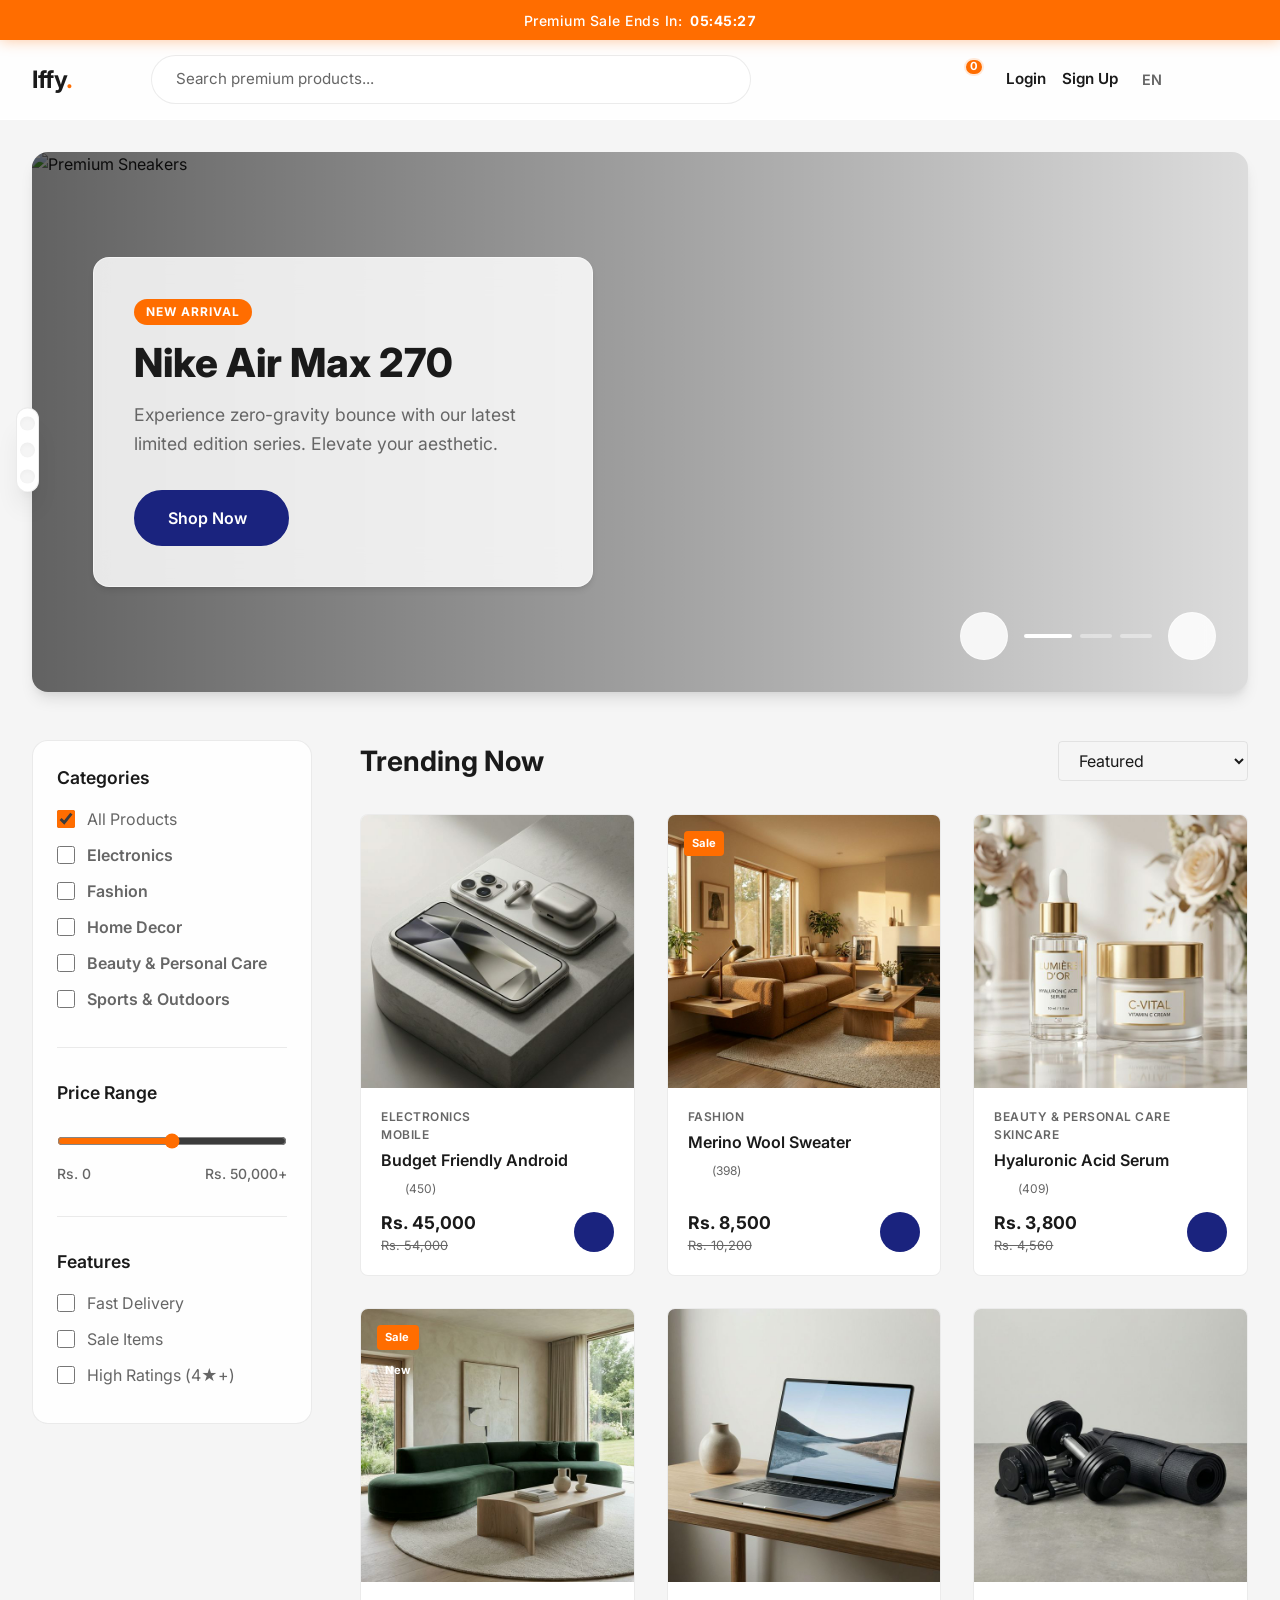
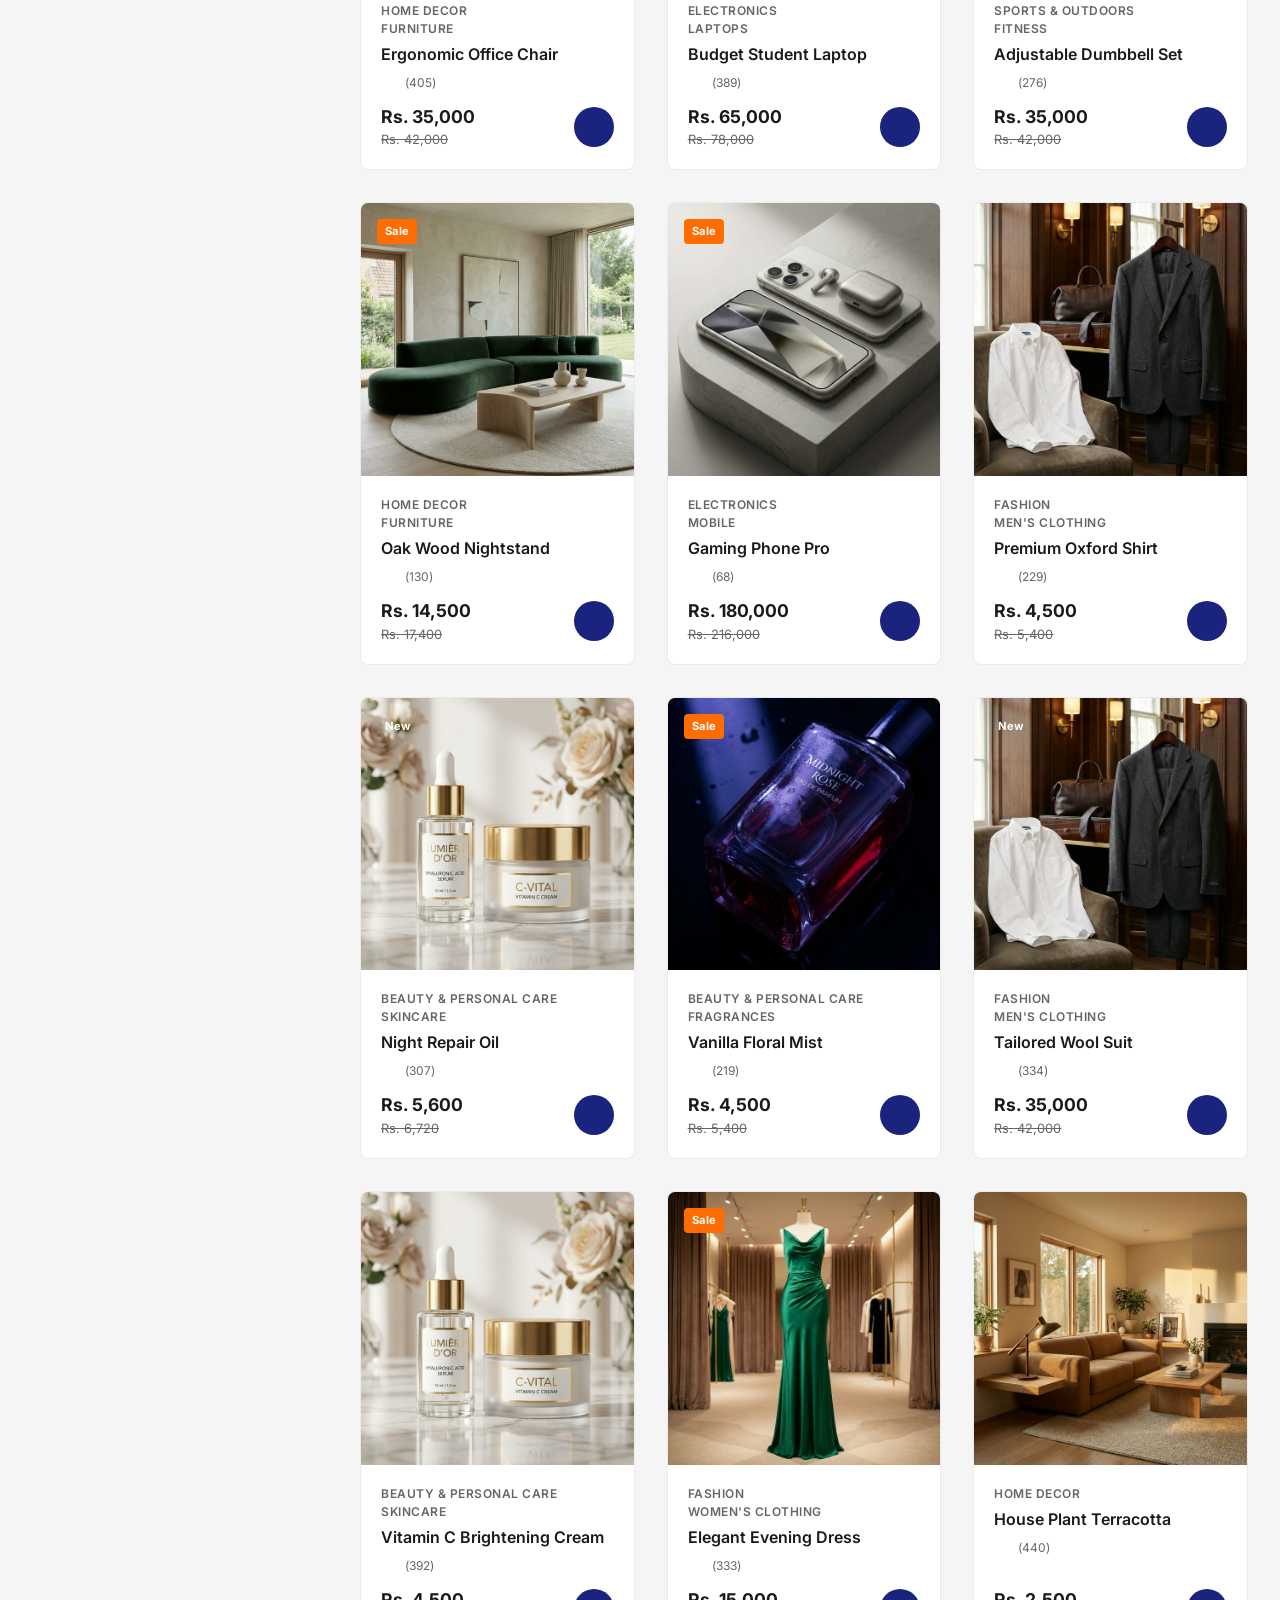
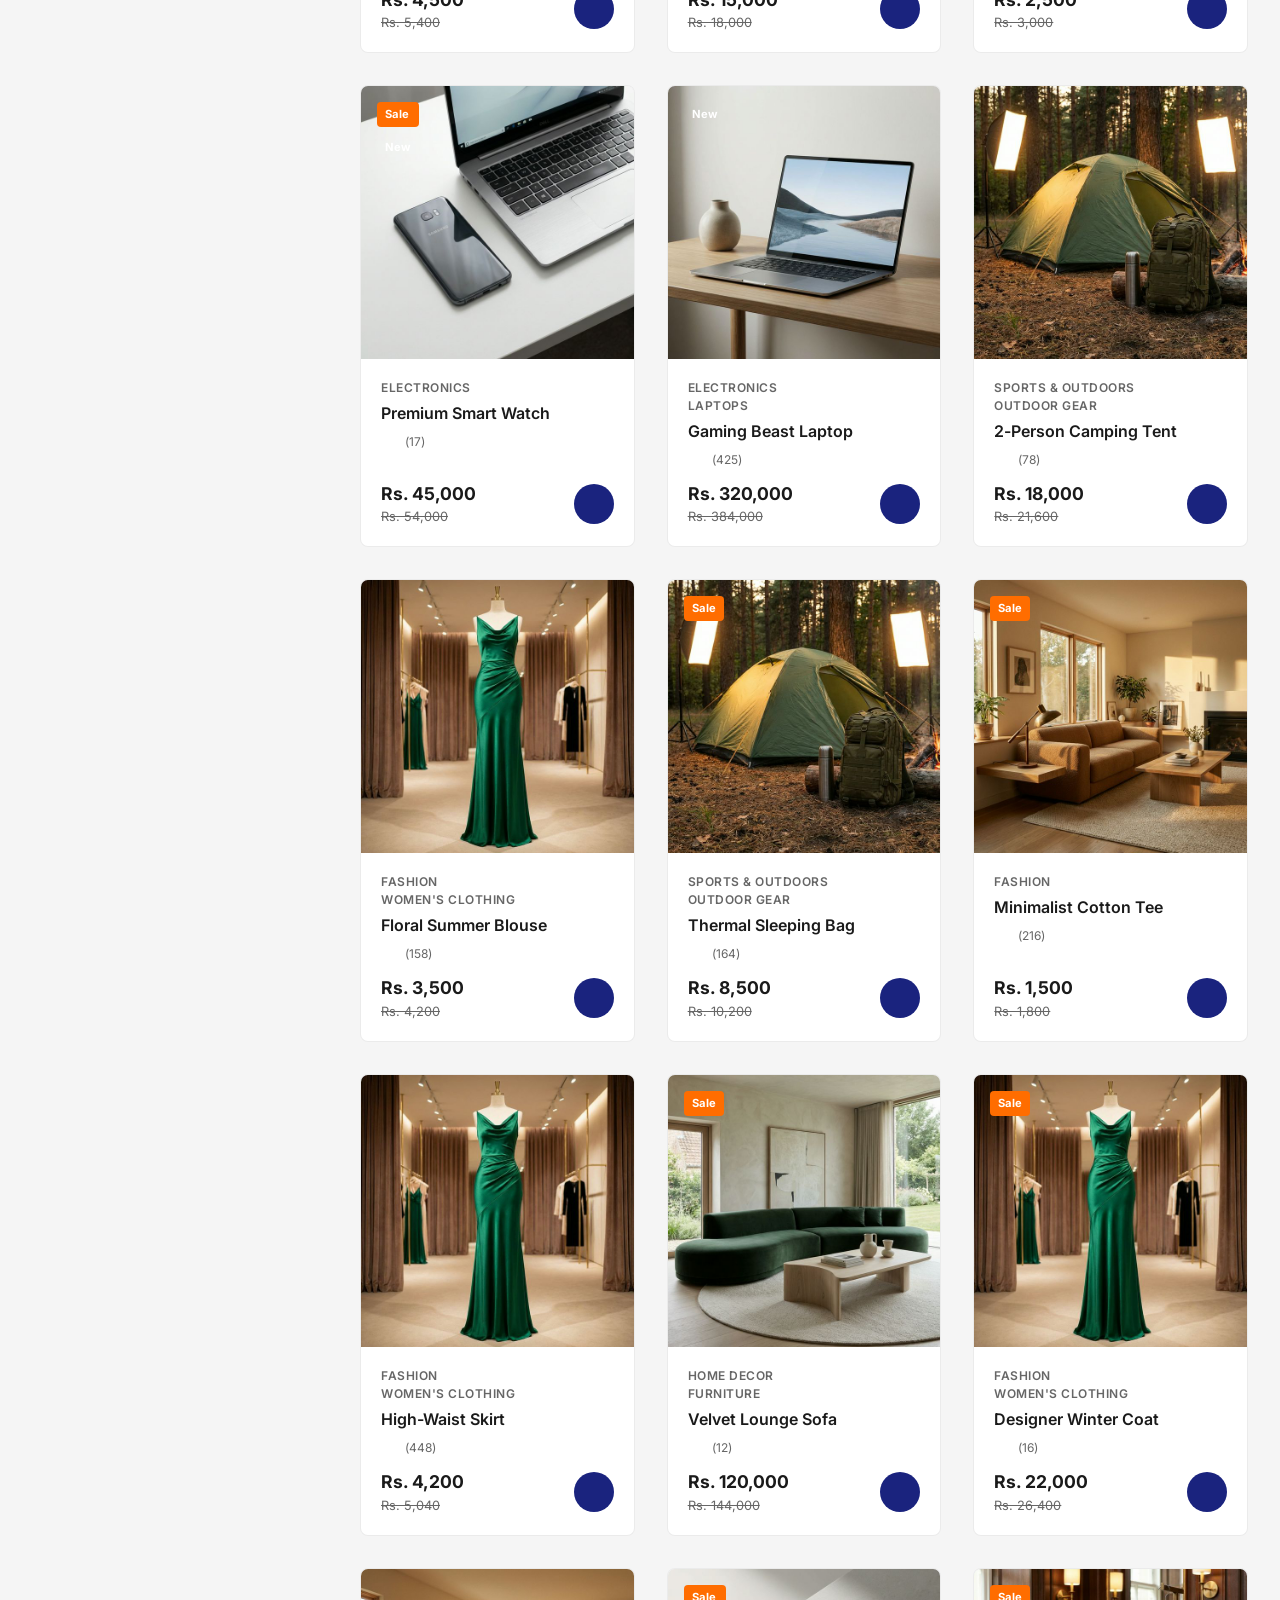
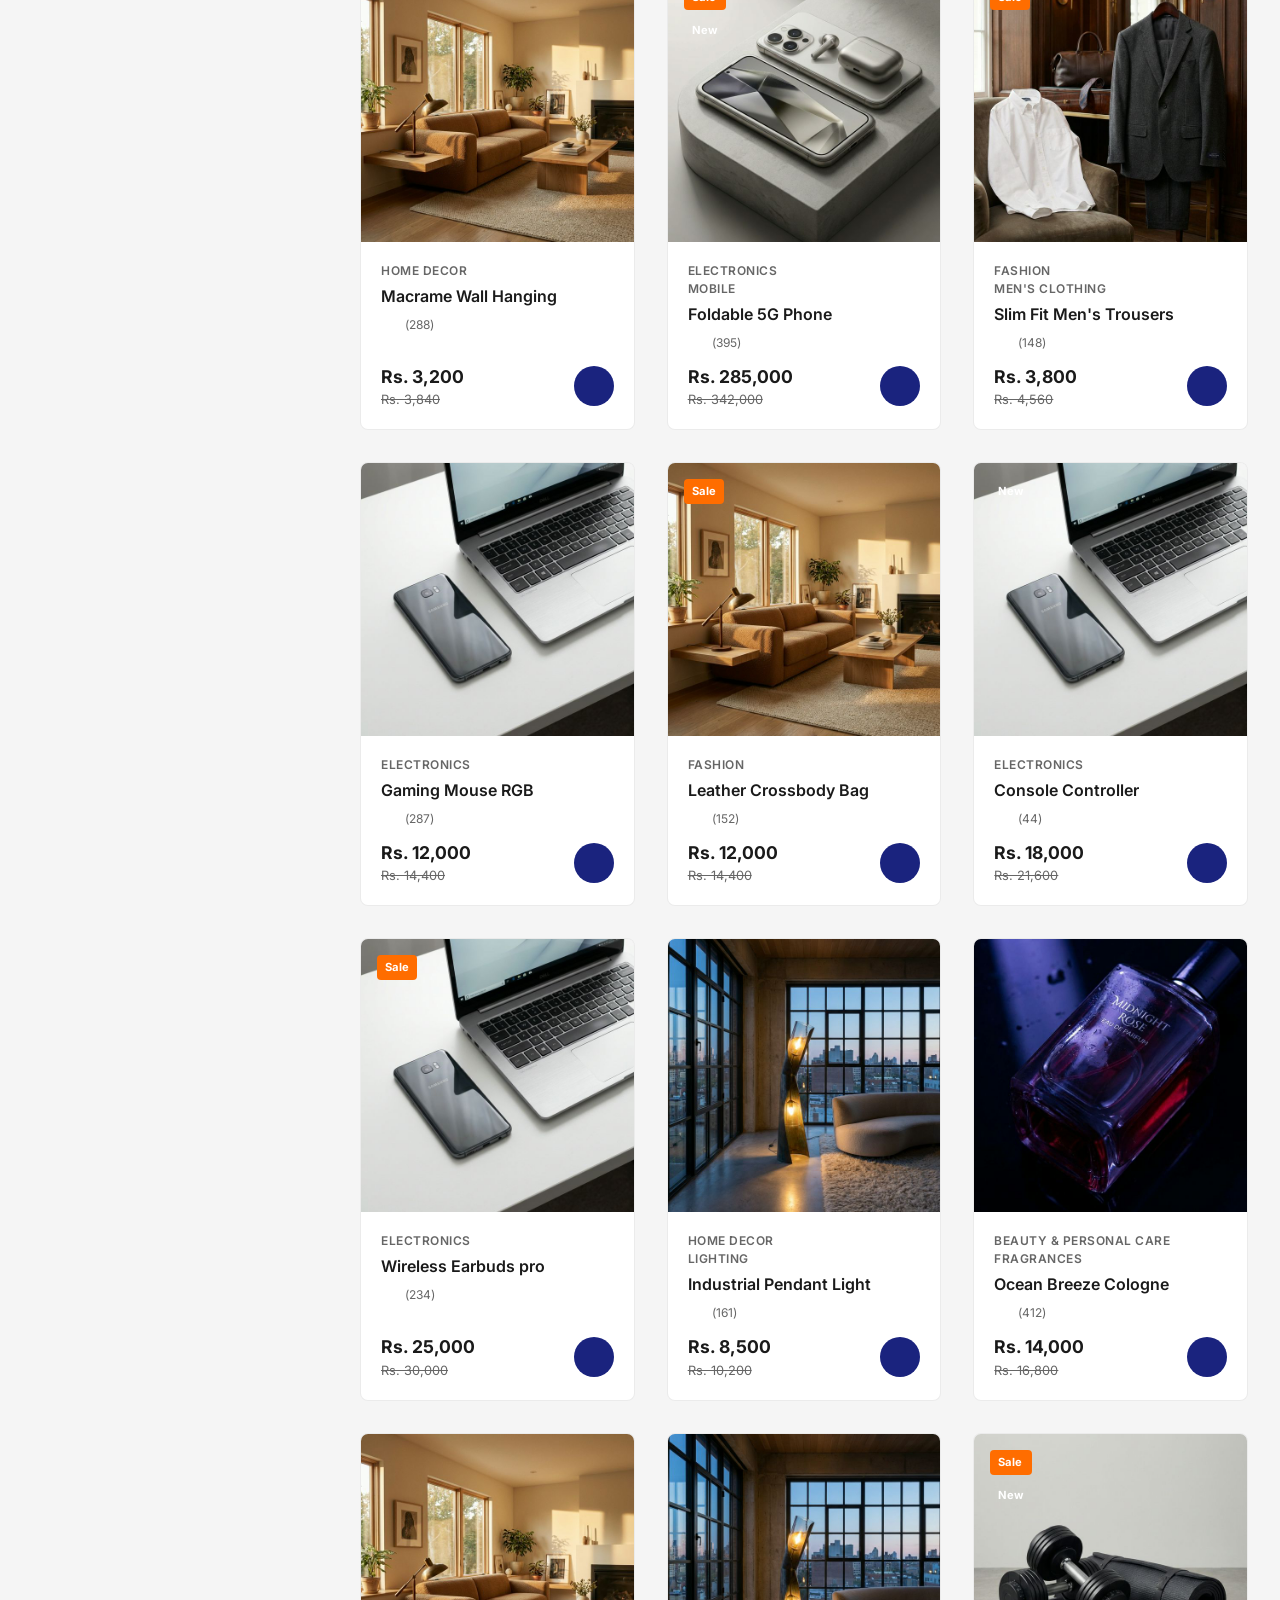
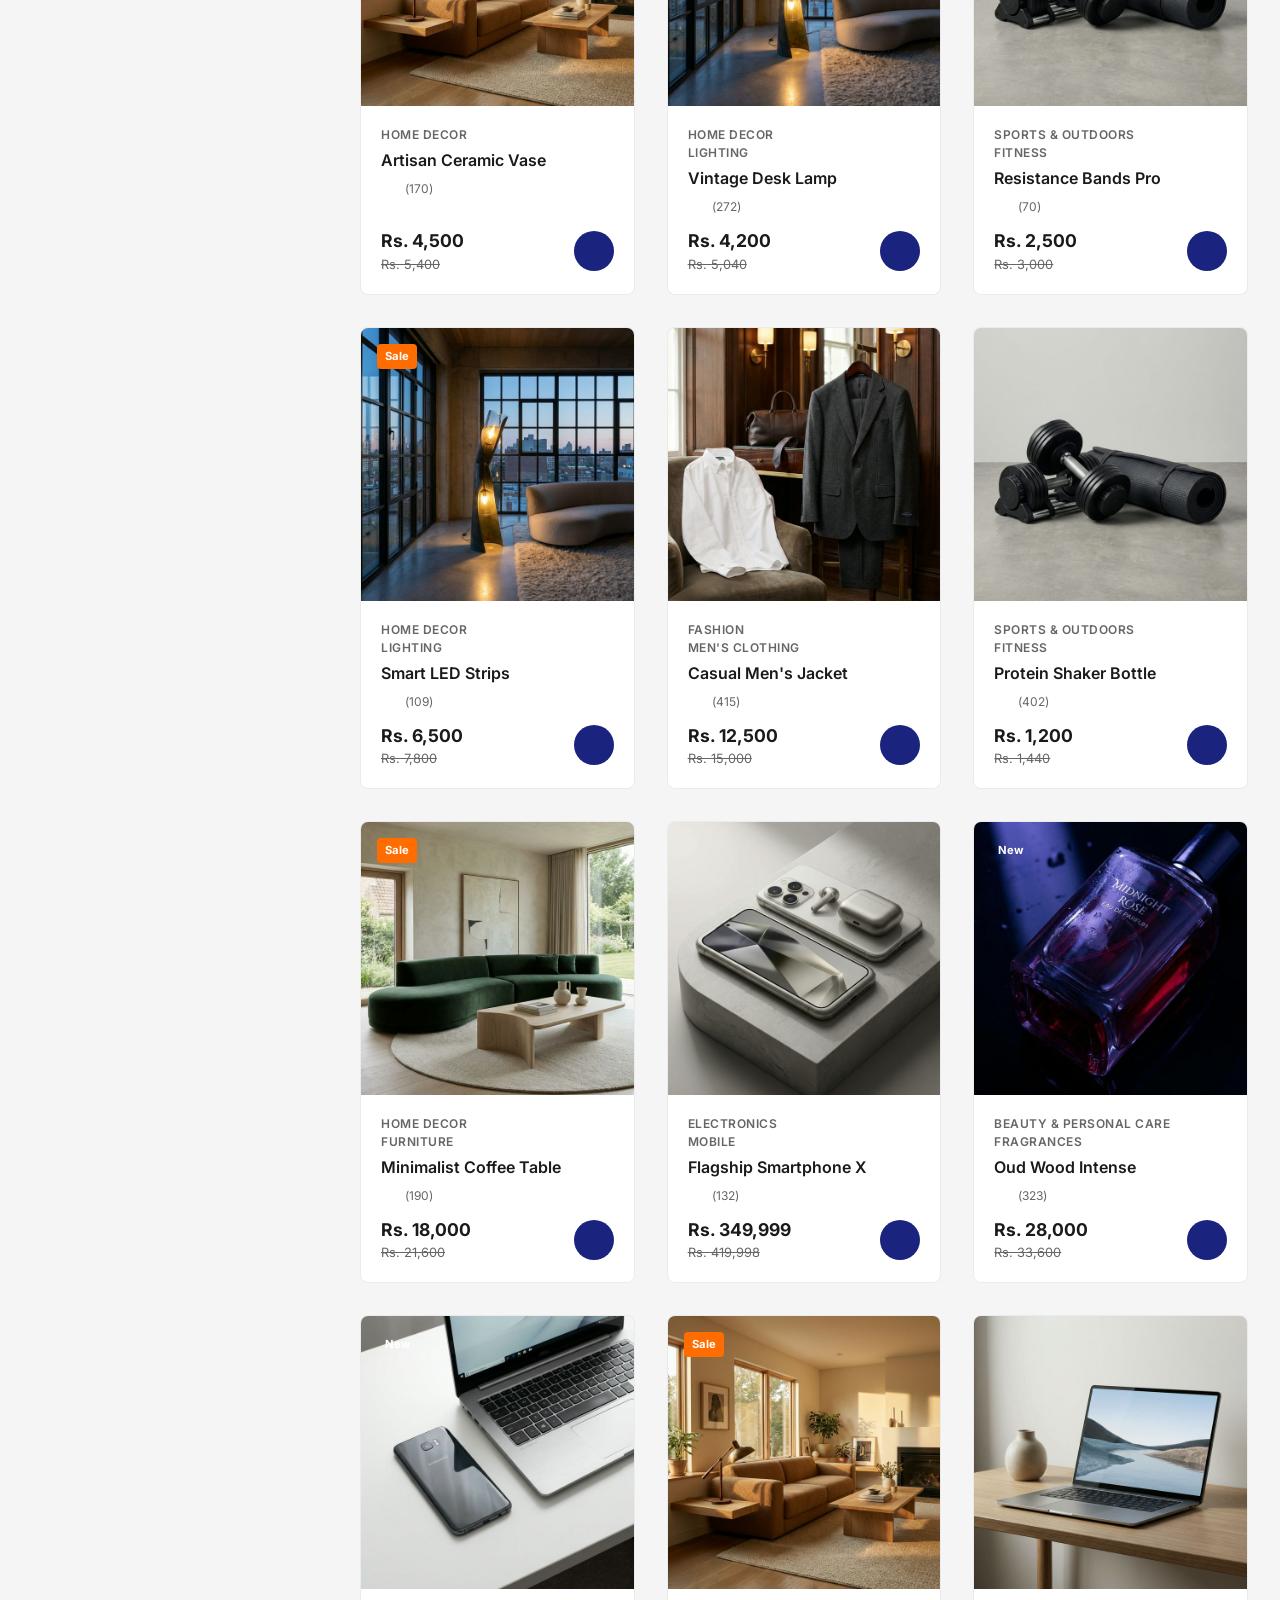
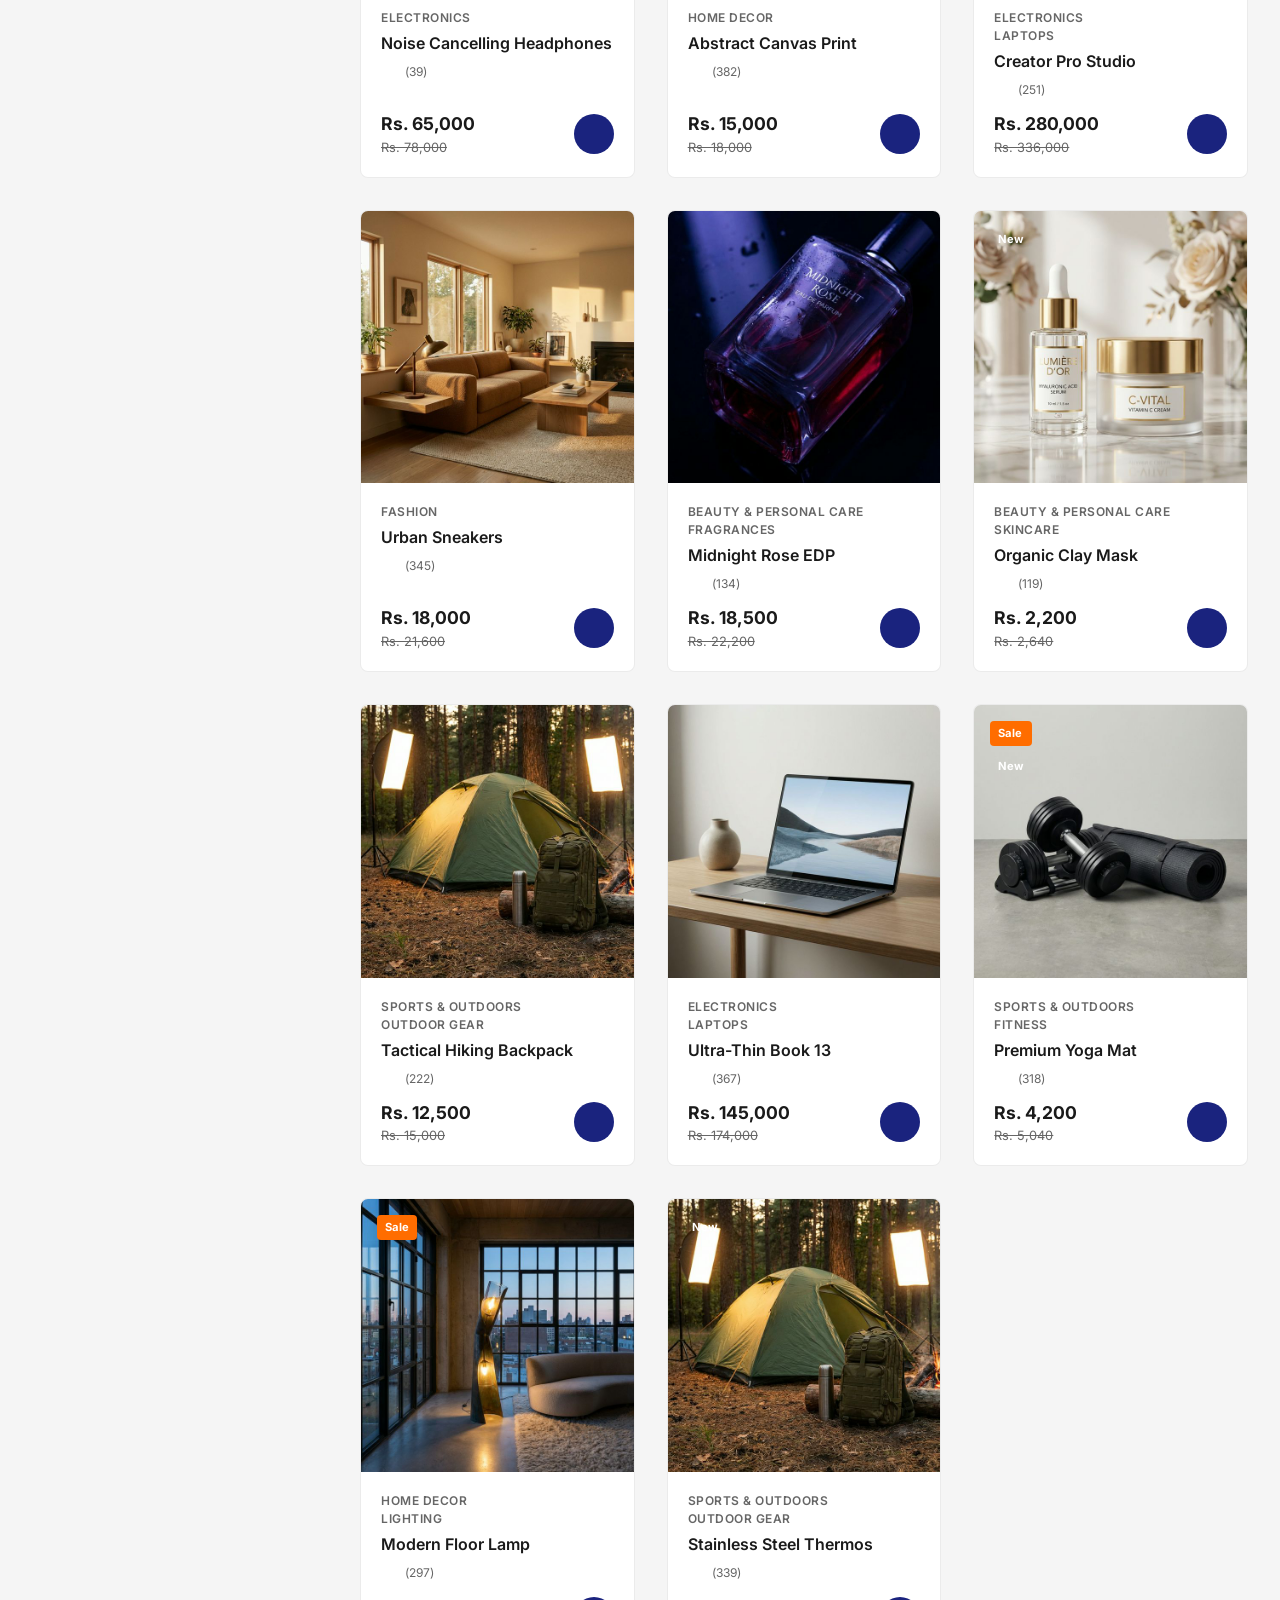
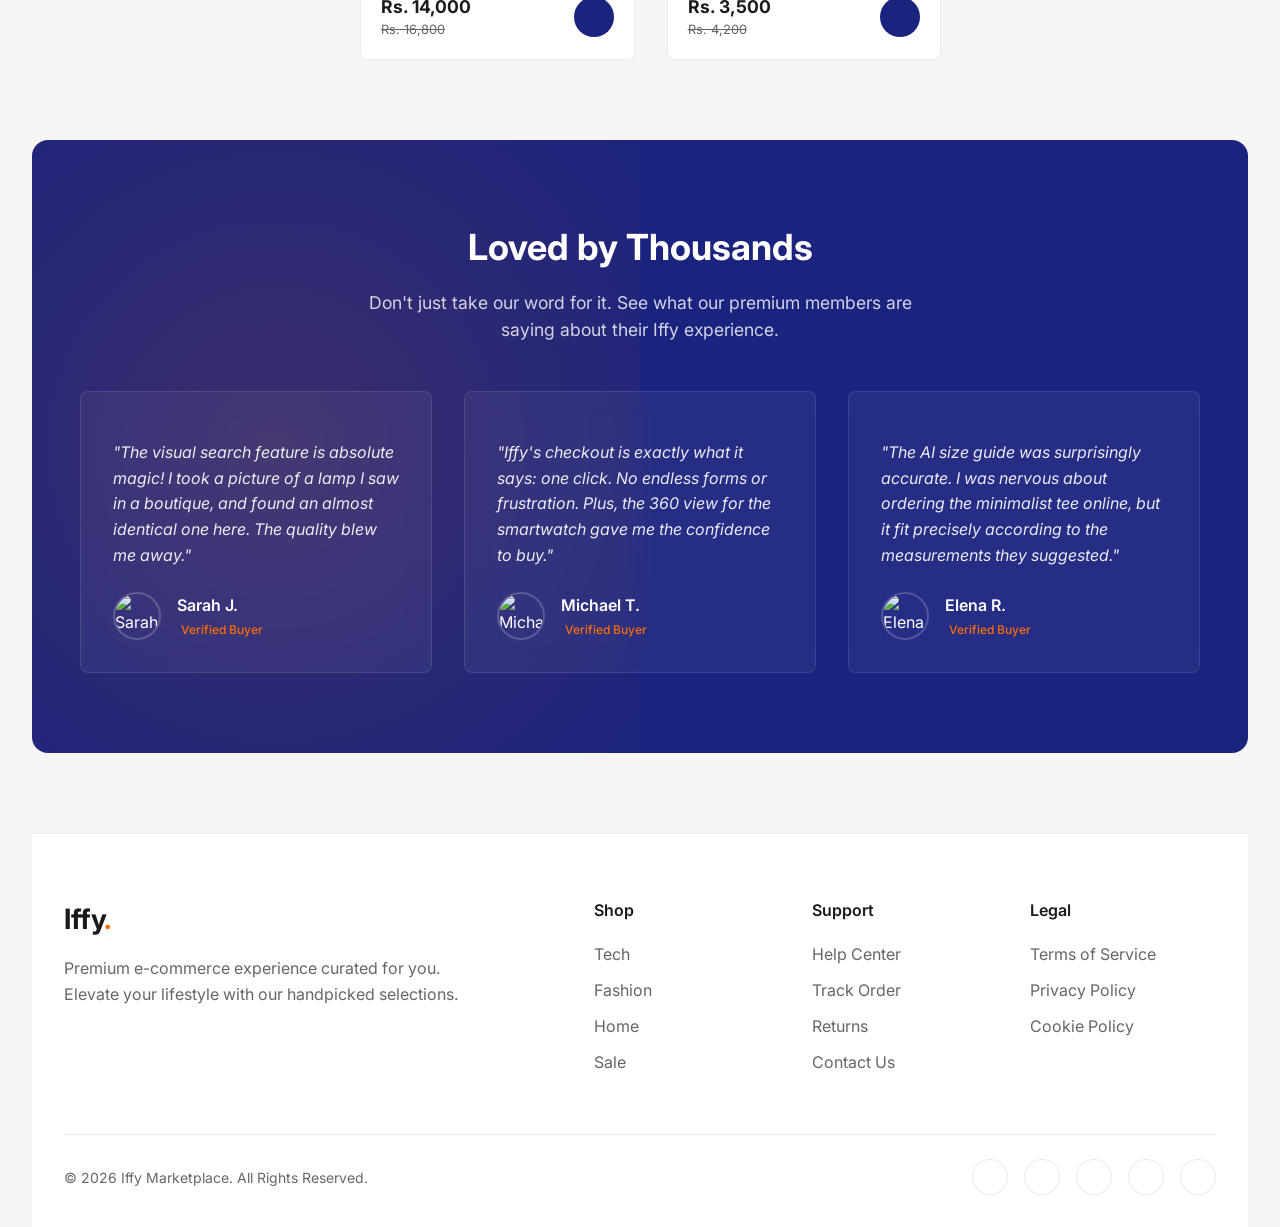
==== index.html @ a842731f "ready" ====
<!DOCTYPE html>
<html lang="en">

<head>
    <meta charset="UTF-8">
    <meta name="viewport" content="width=device-width, initial-scale=1.0">
    <title>Iffy.com | High-End Marketplace</title>

    <!-- Google Fonts: Inter -->
    <link rel="preconnect" href="https://fonts.googleapis.com">
    <link rel="preconnect" href="https://fonts.gstatic.com" crossorigin>
    <link href="https://fonts.googleapis.com/css2?family=Inter:wght@300;400;500;600;700&display=swap" rel="stylesheet">

    <!-- Phosphor Icons for minimalist line icons -->
    <script src="https://unpkg.com/@phosphor-icons/web"></script>

    <!-- CSS -->
    <link rel="stylesheet" href="assets/css/reset.css">
    <link rel="stylesheet" href="assets/css/variables.css">
    <link rel="stylesheet" href="assets/css/styles.css">
    <link rel="stylesheet" href="assets/css/slider.css">
    <link rel="stylesheet" href="assets/css/shop.css">
    <link rel="stylesheet" href="assets/css/reviews.css">
    <link rel="stylesheet" href="assets/css/modals.css">
    <link rel="stylesheet" href="assets/css/footer.css">
</head>

<body>
    <!-- Flash Sale Timer -->
    <div id="flash-sale-banner" class="flash-sale-banner glow-effect">
        <div class="banner-content">
            <span class="sale-text">Premium Sale Ends In:</span>
            <div id="countdown-timer" class="countdown-timer">
                <span id="hours">12</span>:<span id="minutes">45</span>:<span id="seconds">30</span>
            </div>
        </div>
    </div>

    <!-- Transparent Sticky Header -->
    <header class="main-header glass-header">
        <div class="header-container">
            <!-- Logo -->
            <div class="logo">
                <a href="#">Iffy<span>.</span></a>
            </div>

            <!-- Centered Search Bar -->
            <div class="search-container">
                <div class="search-bar">
                    <i class="ph ph-magnifying-glass"></i>
                    <input type="text" placeholder="Search premium products..." aria-label="Search">
                    <button class="visual-search-btn" id="btn-visual-search" aria-label="Visual Search"
                        title="Visual Search">
                        <i class="ph ph-camera"></i>
                    </button>
                </div>
            </div>

            <!-- Right Actions -->
            <nav class="header-actions">
                <div class="icon-actions">
                    <button class="icon-btn theme-toggle" id="btn-theme-toggle" aria-label="Toggle Dark Mode">
                        <i class="ph ph-moon"></i>
                    </button>
                    <button class="icon-btn" aria-label="Wishlist">
                        <i class="ph ph-heart"></i>
                    </button>
                    <a href="checkout.html" class="icon-btn cart-container" aria-label="Cart">
                        <i class="ph ph-shopping-cart"></i>
                        <span class="cart-badge">0</span>
                    </a>
                </div>

                <div class="auth-actions desktop-only">
                    <a href="#" class="auth-login"
                        onclick="event.preventDefault(); document.getElementById('modal-login').classList.add('active'); document.body.style.overflow='hidden';">Login</a>
                    <a href="#" class="auth-login"
                        onclick="event.preventDefault(); document.getElementById('modal-signup').classList.add('active'); document.body.style.overflow='hidden';">Sign
                        Up</a>
                </div>

                <div class="header-links desktop-only" style="margin-right: 1rem;">
                    <div class="header-link lang-selector notranslate"
                        style="position: relative; display: flex; align-items: center; cursor: pointer; font-weight: 600;">
                        <span id="lang-text" style="text-transform: uppercase;">EN</span>
                        <i class="ph ph-caret-down" style="margin-left: 2px;"></i>
                        <select id="lang-select" onchange="translatePage(this.value)"
                            style="position: absolute; opacity: 0; left: 0; top: 0; width: 100%; height: 100%; cursor: pointer;">
                            <option value="en">English (EN)</option>
                            <option value="ur">Urdu (UR)</option>
                            <option value="ar">Arabic (AR)</option>
                            <option value="es">Spanish (ES)</option>
                            <option value="fr">French (FR)</option>
                            <option value="hi">Hindi (HI)</option>
                            <option value="zh-CN">Chinese (ZH)</option>
                        </select>
                        <div id="google_translate_element" style="display:none;"></div>
                    </div>
                </div>

                <!-- Mobile Profile fallback -->
                <button class="icon-btn profile-btn mobile-only" aria-label="Profile"
                    onclick="document.getElementById('modal-login').classList.add('active'); document.body.style.overflow='hidden';">
                    <i class="ph ph-user"></i>
                </button>
            </nav>
        </div>
    </header>

    <!-- Mobile Bottom Navigation Bar -->
    <nav class="mobile-bottom-nav">
        <a href="#" class="nav-item active">
            <i class="ph ph-house"></i>
            <span>Home</span>
        </a>
        <a href="#" class="nav-item">
            <i class="ph ph-magnifying-glass"></i>
            <span>Search</span>
        </a>
        <a href="#" class="nav-item">
            <i class="ph ph-shopping-bag"></i>
            <span>Cart</span>
        </a>
        <a href="#" class="nav-item"
            onclick="event.preventDefault(); document.getElementById('modal-login').classList.add('active'); document.body.style.overflow='hidden';">
            <i class="ph ph-user"></i>
            <span>Profile</span>
        </a>
    </nav>

    <!-- Main Content Area -->
    <main class="main-content">

        <!-- Floating Left Sidebar -->
        <nav class="floating-sidebar">
            <a href="just-for-you.html" class="float-item" title="Just for You">
                <i class="ph ph-sparkle"></i>
                <span class="float-text">Just for You</span>
            </a>
            <a href="categories.html" class="float-item" title="Categories">
                <i class="ph ph-squares-four"></i>
                <span class="float-text">Categories</span>
            </a>
            <a href="flash-sale.html" class="float-item" title="Flash Sale">
                <i class="ph ph-lightning"></i>
                <span class="float-text">Flash Sale</span>
            </a>
        </nav>

        <!-- Hero Section Slider -->
        <section class="hero-section">
            <div class="slider-container" id="hero-slider">
                <!-- Slide 1 -->
                <div class="slide active">
                    <img src="https://images.unsplash.com/photo-1542291026-7eec264c27ff?ixlib=rb-4.0.3&auto=format&fit=crop&w=1200&q=80"
                        alt="Premium Sneakers" class="slide-bg">
                    <div class="slide-content glass-card">
                        <span class="badge">New Arrival</span>
                        <h2>Nike Air Max 270</h2>
                        <p>Experience zero-gravity bounce with our latest limited edition series. Elevate your
                            aesthetic.</p>
                        <button class="btn btn-primary">Shop Now <i class="ph ph-arrow-right"></i></button>
                    </div>
                </div>
                <!-- Slide 2 -->
                <div class="slide">
                    <img src="https://images.unsplash.com/photo-1523275335684-37898b6baf30?ixlib=rb-4.0.3&auto=format&fit=crop&w=1200&q=80"
                        alt="Smartwatch" class="slide-bg">
                    <div class="slide-content glass-card">
                        <span class="badge">Trending Tech</span>
                        <h2>Lumina Smart Watch Series X</h2>
                        <p>Track your health, receive notifications, and look incredible doing it. Your all-in-one
                            assistant.</p>
                        <button class="btn btn-primary">Discover <i class="ph ph-arrow-right"></i></button>
                    </div>
                </div>
                <!-- Slide 3 -->
                <div class="slide">
                    <img src="https://images.unsplash.com/photo-1505691938895-1758d7feb511?ixlib=rb-4.0.3&auto=format&fit=crop&w=1200&q=80"
                        alt="Minimalist Home Decor" class="slide-bg">
                    <div class="slide-content glass-card">
                        <span class="badge">Home & Living</span>
                        <h2>Minimalist Ceramic Collection</h2>
                        <p>Transform your living space with our handcrafted artisanal ceramics. Pure, clean, minimalist.
                        </p>
                        <button class="btn btn-primary">Explore <i class="ph ph-arrow-right"></i></button>
                    </div>
                </div>
            </div>
            <!-- Slider Controls -->
            <div class="slider-controls">
                <button class="slider-btn prev-btn" id="slider-prev" aria-label="Previous slide"><i
                        class="ph ph-caret-left"></i></button>
                <div class="slider-dots" id="slider-dots">
                    <span class="dot active" data-index="0"></span>
                    <span class="dot" data-index="1"></span>
                    <span class="dot" data-index="2"></span>
                </div>
                <button class="slider-btn next-btn" id="slider-next" aria-label="Next slide"><i
                        class="ph ph-caret-right"></i></button>
            </div>
        </section>

        <!-- Shop Layout container -->
        <div class="shop-container">
            <!-- Sidebar Filters -->
            <aside class="shop-sidebar">
                <div class="filter-group" id="category-filters">
                    <h3>Categories</h3>
                    <label class="filter-option">
                        <input type="checkbox" data-filter="All" checked>
                        <span>All Products</span>
                    </label>
                    <div class="category-wrapper">
                        <label class="filter-option">
                            <input type="checkbox" data-filter="Electronics" data-type="main">
                            <span style="font-weight: 600;">Electronics</span>
                        </label>
                        <div class="subcategory-wrapper">
                            <label class="filter-option">
                                <input type="checkbox" data-filter="Mobile" data-type="sub" data-parent="Electronics">
                                <span>Mobile</span>
                            </label>
                            <label class="filter-option">
                                <input type="checkbox" data-filter="Laptops" data-type="sub" data-parent="Electronics">
                                <span>Laptops</span>
                            </label>
                        </div>
                    </div>

                    <div class="category-wrapper">
                        <label class="filter-option">
                            <input type="checkbox" data-filter="Fashion" data-type="main">
                            <span style="font-weight: 600;">Fashion</span>
                        </label>
                        <div class="subcategory-wrapper">
                            <label class="filter-option">
                                <input type="checkbox" data-filter="Men's Clothing" data-type="sub"
                                    data-parent="Fashion">
                                <span>Men's Clothing</span>
                            </label>
                            <label class="filter-option">
                                <input type="checkbox" data-filter="Women's Clothing" data-type="sub"
                                    data-parent="Fashion">
                                <span>Women's Clothing</span>
                            </label>
                        </div>
                    </div>

                    <div class="category-wrapper">
                        <label class="filter-option">
                            <input type="checkbox" data-filter="Home Decor" data-type="main">
                            <span style="font-weight: 600;">Home Decor</span>
                        </label>
                        <div class="subcategory-wrapper">
                            <label class="filter-option">
                                <input type="checkbox" data-filter="Lighting" data-type="sub" data-parent="Home Decor">
                                <span>Lighting</span>
                            </label>
                            <label class="filter-option">
                                <input type="checkbox" data-filter="Furniture" data-type="sub" data-parent="Home Decor">
                                <span>Furniture</span>
                            </label>
                        </div>
                    </div>

                    <div class="category-wrapper">
                        <label class="filter-option">
                            <input type="checkbox" data-filter="Beauty & Personal Care" data-type="main">
                            <span style="font-weight: 600;">Beauty & Personal Care</span>
                        </label>
                        <div class="subcategory-wrapper">
                            <label class="filter-option">
                                <input type="checkbox" data-filter="Skincare" data-type="sub"
                                    data-parent="Beauty & Personal Care">
                                <span>Skincare</span>
                            </label>
                            <label class="filter-option">
                                <input type="checkbox" data-filter="Fragrances" data-type="sub"
                                    data-parent="Beauty & Personal Care">
                                <span>Fragrances</span>
                            </label>
                        </div>
                    </div>

                    <div class="category-wrapper">
                        <label class="filter-option">
                            <input type="checkbox" data-filter="Sports & Outdoors" data-type="main">
                            <span style="font-weight: 600;">Sports & Outdoors</span>
                        </label>
                        <div class="subcategory-wrapper">
                            <label class="filter-option">
                                <input type="checkbox" data-filter="Fitness" data-type="sub"
                                    data-parent="Sports & Outdoors">
                                <span>Fitness</span>
                            </label>
                            <label class="filter-option">
                                <input type="checkbox" data-filter="Outdoor Gear" data-type="sub"
                                    data-parent="Sports & Outdoors">
                                <span>Outdoor Gear</span>
                            </label>
                        </div>
                    </div>
                </div>

                <div class="filter-group">
                    <h3>Price Range</h3>
                    <div class="price-slider-container">
                        <input type="range" class="price-slider" min="0" max="1000" value="500">
                        <div class="price-values">
                            <span>Rs. 0</span>
                            <span>Rs. 50,000+</span>
                        </div>
                    </div>
                </div>

                <div class="filter-group">
                    <h3>Features</h3>
                    <label class="filter-option">
                        <input type="checkbox">
                        <span>Fast Delivery</span>
                    </label>
                    <label class="filter-option">
                        <input type="checkbox">
                        <span>Sale Items</span>
                    </label>
                    <label class="filter-option">
                        <input type="checkbox">
                        <span>High Ratings (4★+)</span>
                    </label>
                </div>
            </aside>

            <!-- Main Product Grid -->
            <section class="products-area">
                <div class="shop-header">
                    <h2>Trending Now</h2>
                    <select class="sort-select">
                        <option value="featured">Featured</option>
                        <option value="new">New Arrivals</option>
                        <option value="price-low">Price: Low to High</option>
                        <option value="price-high">Price: High to Low</option>
                    </select>
                </div>

                <div class="product-grid" id="product-grid">
                    <!-- Dynamic Products will be injected here -->
                </div>
            </section>
        </div>

        <!-- Verified Reviews Section -->
        <section class="reviews-section">
            <div class="reviews-header">
                <h2>Loved by Thousands</h2>
                <p>Don't just take our word for it. See what our premium members are saying about their Iffy experience.
                </p>
            </div>

            <div class="reviews-grid">
                <!-- Review 1 -->
                <div class="review-card">
                    <div class="review-stars">
                        <i class="ph-fill ph-star"></i>
                        <i class="ph-fill ph-star"></i>
                        <i class="ph-fill ph-star"></i>
                        <i class="ph-fill ph-star"></i>
                        <i class="ph-fill ph-star"></i>
                    </div>
                    <p class="review-text">"The visual search feature is absolute magic! I took a picture of a lamp I
                        saw in a boutique, and found an almost identical one here. The quality blew me away."</p>
                    <div class="reviewer-info">
                        <img src="https://images.unsplash.com/photo-1494790108377-be9c29b29330?ixlib=rb-4.0.3&auto=format&fit=crop&w=150&q=80"
                            alt="Sarah J." class="reviewer-img">
                        <div class="reviewer-details">
                            <h4>Sarah J.</h4>
                            <span class="verified-badge"><i class="ph-fill ph-check-circle"></i> Verified Buyer</span>
                        </div>
                    </div>
                </div>

                <!-- Review 2 -->
                <div class="review-card">
                    <div class="review-stars">
                        <i class="ph-fill ph-star"></i>
                        <i class="ph-fill ph-star"></i>
                        <i class="ph-fill ph-star"></i>
                        <i class="ph-fill ph-star"></i>
                        <i class="ph-fill ph-star"></i>
                    </div>
                    <p class="review-text">"Iffy's checkout is exactly what it says: one click. No endless forms or
                        frustration. Plus, the 360 view for the smartwatch gave me the confidence to buy."</p>
                    <div class="reviewer-info">
                        <img src="https://images.unsplash.com/photo-1500648767791-00dcc994a43e?ixlib=rb-4.0.3&auto=format&fit=crop&w=150&q=80"
                            alt="Michael T." class="reviewer-img">
                        <div class="reviewer-details">
                            <h4>Michael T.</h4>
                            <span class="verified-badge"><i class="ph-fill ph-check-circle"></i> Verified Buyer</span>
                        </div>
                    </div>
                </div>

                <!-- Review 3 -->
                <div class="review-card">
                    <div class="review-stars">
                        <i class="ph-fill ph-star"></i>
                        <i class="ph-fill ph-star"></i>
                        <i class="ph-fill ph-star"></i>
                        <i class="ph-fill ph-star"></i>
                        <i class="ph-fill ph-star-half"></i>
                    </div>
                    <p class="review-text">"The AI size guide was surprisingly accurate. I was nervous about ordering
                        the minimalist tee online, but it fit precisely according to the measurements they suggested."
                    </p>
                    <div class="reviewer-info">
                        <img src="https://images.unsplash.com/photo-1534528741775-53994a69daeb?ixlib=rb-4.0.3&auto=format&fit=crop&w=150&q=80"
                            alt="Elena R." class="reviewer-img">
                        <div class="reviewer-details">
                            <h4>Elena R.</h4>
                            <span class="verified-badge"><i class="ph-fill ph-check-circle"></i> Verified Buyer</span>
                        </div>
                    </div>
                </div>
            </div>
        </section>

        <!-- Footer -->
        <footer class="main-footer">
            <div class="footer-container">
                <div class="footer-brand">
                    <a href="#">Iffy<span>.</span></a>
                    <p>Premium e-commerce experience curated for you. Elevate your lifestyle with our handpicked
                        selections.</p>
                </div>
                <div class="footer-links">
                    <div class="link-group">
                        <h4>Shop</h4>
                        <a href="shop.html">Tech</a>
                        <a href="shop.html">Fashion</a>
                        <a href="shop.html">Home</a>
                        <a href="shop.html">Sale</a>
                    </div>
                    <div class="link-group">
                        <h4>Support</h4>
                        <a href="support.html">Help Center</a>
                        <a href="support.html">Track Order</a>
                        <a href="support.html">Returns</a>
                        <a href="support.html">Contact Us</a>
                    </div>
                    <div class="link-group">
                        <h4>Legal</h4>
                        <a href="legal.html">Terms of Service</a>
                        <a href="legal.html">Privacy Policy</a>
                        <a href="legal.html">Cookie Policy</a>
                    </div>
                </div>
            </div>
            <div class="footer-bottom">
                <div class="social-icons">
                    <a href="https://facebook.com" target="_blank" aria-label="Facebook"><i
                            class="ph-fill ph-facebook-logo"></i></a>
                    <a href="https://instagram.com" target="_blank" aria-label="Instagram"><i
                            class="ph-fill ph-instagram-logo"></i></a>
                    <a href="https://x.com" target="_blank" aria-label="X (Twitter)"><i class="ph ph-x-logo"></i></a>
                    <a href="https://youtube.com" target="_blank" aria-label="YouTube"><i
                            class="ph-fill ph-youtube-logo"></i></a>
                    <a href="https://whatsapp.com" target="_blank" aria-label="WhatsApp"><i
                            class="ph-fill ph-whatsapp-logo"></i></a>
                </div>
                <p>&copy; 2026 Iffy Marketplace. All Rights Reserved.</p>
            </div>
        </footer>

        <!-- Modals & Overlays -->

        <!-- Toast Container -->
        <div id="toast-container" class="toast-container"></div>

        <!-- Visual Search Modal -->
        <div id="modal-visual-search" class="modal-overlay">
            <div class="modal-content">
                <div class="modal-header">
                    <h3>Visual Search</h3>
                    <button class="close-modal-btn" aria-label="Close"><i class="ph ph-x"></i></button>
                </div>
                <div class="modal-body">
                    <div class="visual-search-dropzone">
                        <i class="ph ph-upload-simple"></i>
                        <h4>Upload an image to find similar products</h4>
                        <p class="text-secondary">Drag and drop, or click to browse</p>
                        <button class="btn btn-primary">Select Image</button>
                    </div>
                </div>
            </div>
        </div>

        <!-- 360 Degree View Modal -->
        <div id="modal-360-view" class="modal-overlay">
            <div class="modal-content">
                <div class="modal-header">
                    <h3>360° Interactive View</h3>
                    <button class="close-modal-btn" aria-label="Close"><i class="ph ph-x"></i></button>
                </div>
                <div class="modal-body">
                    <div class="viewer-360-container" id="viewer-360">
                        <img src="https://images.unsplash.com/photo-1546868871-7041f2a55e12?ixlib=rb-4.0.3&auto=format&fit=crop&w=600&q=80"
                            alt="360 view product" class="viewer-img">
                        <div class="viewer-hint">
                            <i class="ph ph-arrows-left-right"></i>
                            Drag to rotate
                        </div>
                    </div>
                </div>
            </div>
        </div>

        <!-- Size Guide Modal -->
        <div id="modal-size-guide" class="modal-overlay">
            <div class="modal-content">
                <div class="modal-header">
                    <h3>AI Size Predictor</h3>
                    <button class="close-modal-btn" aria-label="Close"><i class="ph ph-x"></i></button>
                </div>
                <div class="modal-body">
                    <div class="size-guide-form">
                        <label>Height (cm)</label>
                        <input type="number" placeholder="e.g. 175">

                        <label>Weight (kg)</label>
                        <input type="number" placeholder="e.g. 70">

                        <label>Fit Preference</label>
                        <select class="sort-select" style="width: 100%; margin-bottom: 1.5rem; padding: 0.75rem;">
                            <option>Regular Fit</option>
                            <option>Slim Fit</option>
                            <option>Loose / Oversized</option>
                        </select>

                        <button class="btn btn-primary" id="btn-predict-size" style="width: 100%;">Predict Size</button>
                    </div>

                    <div class="ai-recommendation" id="size-recommendation">
                        <h4>Based on your profile, we recommend:</h4>
                        <div class="recommended-size">Medium (M)</div>
                        <p style="margin-top: 0.5rem; font-size: 0.875rem; color: var(--text-secondary);">92% match
                            based on our AI sizing model.</p>
                    </div>
                </div>
            </div>
        </div>

        <!-- Login Modal -->
        <div id="modal-login" class="modal-overlay">
            <div class="modal-content">
                <div class="modal-header">
                    <h3>Welcome Back</h3>
                    <button class="close-modal-btn" aria-label="Close"
                        onclick="this.closest('.modal-overlay').classList.remove('active'); document.body.style.overflow='';"><i
                            class="ph ph-x"></i></button>
                </div>
                <div class="modal-body">
                    <form onsubmit="event.preventDefault(); alert('Login submitted!');">
                        <label>Email ID</label>
                        <input type="email" placeholder="Enter your email" required
                            style="width: 100%; margin-bottom: 1rem; padding: 0.75rem; background: var(--surface-light); border: 1px solid var(--border-color); color: var(--text-primary); border-radius: 8px;">

                        <label>Password</label>
                        <input type="password" placeholder="Enter your password" required
                            style="width: 100%; margin-bottom: 1.5rem; padding: 0.75rem; background: var(--surface-light); border: 1px solid var(--border-color); color: var(--text-primary); border-radius: 8px;">

                        <button class="btn btn-primary" type="submit" style="width: 100%;">Login</button>
                    </form>
                    <p style="text-align: center; margin-top: 1rem; font-size: 0.875rem; color: var(--text-secondary);">
                        Don't have an account? <a href="#"
                            onclick="event.preventDefault(); document.getElementById('modal-login').classList.remove('active'); document.getElementById('modal-signup').classList.add('active');"
                            style="color: var(--primary-color);">Sign Up</a>
                    </p>
                </div>
            </div>
        </div>

        <!-- Signup Modal -->
        <div id="modal-signup" class="modal-overlay">
            <div class="modal-content">
                <div class="modal-header">
                    <h3>Create Account</h3>
                    <button class="close-modal-btn" aria-label="Close"
                        onclick="this.closest('.modal-overlay').classList.remove('active'); document.body.style.overflow='';"><i
                            class="ph ph-x"></i></button>
                </div>
                <div class="modal-body">
                    <form onsubmit="event.preventDefault(); alert('Signup submitted!');">
                        <label>Full Name</label>
                        <input type="text" placeholder="Enter your name" required
                            style="width: 100%; margin-bottom: 1rem; padding: 0.75rem; background: var(--surface-light); border: 1px solid var(--border-color); color: var(--text-primary); border-radius: 8px;">

                        <label>Email ID</label>
                        <input type="email" placeholder="Enter your email" required
                            style="width: 100%; margin-bottom: 1rem; padding: 0.75rem; background: var(--surface-light); border: 1px solid var(--border-color); color: var(--text-primary); border-radius: 8px;">

                        <label>Password</label>
                        <input type="password" placeholder="Create a password" required
                            style="width: 100%; margin-bottom: 1.5rem; padding: 0.75rem; background: var(--surface-light); border: 1px solid var(--border-color); color: var(--text-primary); border-radius: 8px;">

                        <button class="btn btn-primary" type="submit" style="width: 100%;">Sign Up</button>
                    </form>
                    <p style="text-align: center; margin-top: 1rem; font-size: 0.875rem; color: var(--text-secondary);">
                        Already have an account? <a href="#"
                            onclick="event.preventDefault(); document.getElementById('modal-signup').classList.remove('active'); document.getElementById('modal-login').classList.add('active');"
                            style="color: var(--primary-color);">Login</a>
                    </p>
                </div>
            </div>
        </div>

        <!-- JavaScript -->
        <script src="assets/js/theme.js"></script>
        <script src="assets/js/timer.js"></script>
        <script src="assets/js/slider.js"></script>
        <script src="assets/js/ui.js"></script>
        <script src="assets/js/data.js"></script>
        <script src="assets/js/main.js"></script>

        <!-- Google Translate Script -->
        <script type="text/javascript">
            function googleTranslateElementInit() {
                new google.translate.TranslateElement({
                    pageLanguage: 'en',
                    includedLanguages: 'en,ur,ar,es,fr,hi,zh-CN',
                    layout: google.translate.TranslateElement.InlineLayout.SIMPLE,
                    autoDisplay: false
                }, 'google_translate_element');
            }

            // Custom function to bridge select to Google Translate backend
            function translatePage(langCode) {
                document.getElementById('lang-text').innerText = langCode.substring(0, 2).toUpperCase();

                // Force translation via Google Translate cookie and reload
                document.cookie = `googtrans=/en/${langCode}; path=/`;
                if (window.location.hostname) {
                    document.cookie = `googtrans=/en/${langCode}; domain=${window.location.hostname}; path=/`;
                }

                // Fallback for file:// protocol where cookies might fail
                window.location.hash = `#googtrans(en|${langCode})`;
                window.location.reload();
            }
        </script>
        <script type="text/javascript"
            src="https://translate.google.com/translate_a/element.js?cb=googleTranslateElementInit"></script>

</body>

</html>
---- assets/css/variables.css ----
:root {
    /* Color Palette - Light Mode (Default) */
    --bg-primary: #F5F5F5;
    /* Off-white */
    --bg-secondary: #FFFFFF;

    --text-primary: #1A1A1A;
    /* Near black for high contrast */
    --text-secondary: #666666;
    /* Soft grey */

    --brand-primary: #1A237E;
    /* Deep Navy Blue */
    --brand-secondary: #FF6D00;
    /* Vibrant Orange for CTA */

    --border-color: rgba(0, 0, 0, 0.08);
    --glass-bg: rgba(255, 255, 255, 0.85);
    --glass-border: rgba(255, 255, 255, 0.5);

    /* Shadows - Stripe inspired */
    --shadow-sm: 0 1px 2px rgba(0, 0, 0, 0.05);
    --shadow-md: 0 4px 6px -1px rgba(0, 0, 0, 0.1), 0 2px 4px -1px rgba(0, 0, 0, 0.06);
    --shadow-lg: 0 10px 15px -3px rgba(0, 0, 0, 0.1), 0 4px 6px -2px rgba(0, 0, 0, 0.05);
    --shadow-xl: 0 20px 25px -5px rgba(0, 0, 0, 0.1), 0 10px 10px -5px rgba(0, 0, 0, 0.04);
    --shadow-glow: 0 0 15px rgba(255, 109, 0, 0.4);

    /* Typography */
    --font-family: 'Inter', -apple-system, BlinkMacSystemFont, "Segoe UI", Roboto, Helvetica, Arial, sans-serif;

    /* Layout */
    --header-height: 80px;
    --banner-height: 40px;
    --max-width: 1440px;
    --mobile-nav-height: 64px;

    /* Transitions */
    --transition-fast: 0.15s ease-in-out;
    --transition-normal: 0.3s cubic-bezier(0.4, 0, 0.2, 1);
    --transition-slow: 0.5s cubic-bezier(0.4, 0, 0.2, 1);

    /* Border Radius */
    --radius-sm: 4px;
    --radius-md: 8px;
    --radius-lg: 16px;
    --radius-full: 9999px;
}

/* Dark Mode Variables */
body.dark-mode {
    --bg-primary: #0F1115;
    /* Very dark blue/grey */
    --bg-secondary: #1C1F26;

    --text-primary: #F5F5F5;
    --text-secondary: #A0AEC0;

    --brand-primary: #3949AB;
    /* Lighter navy for better dark mode visibility */
    --brand-secondary: #FF8A33;
    /* Slightly brighter orange */

    --border-color: rgba(255, 255, 255, 0.08);
    --glass-bg: rgba(28, 31, 38, 0.85);
    --glass-border: rgba(255, 255, 255, 0.1);

    --shadow-sm: 0 1px 2px rgba(0, 0, 0, 0.5);
    --shadow-md: 0 4px 6px -1px rgba(0, 0, 0, 0.4), 0 2px 4px -1px rgba(0, 0, 0, 0.3);
    --shadow-lg: 0 10px 15px -3px rgba(0, 0, 0, 0.4), 0 4px 6px -2px rgba(0, 0, 0, 0.3);
    --shadow-xl: 0 20px 25px -5px rgba(0, 0, 0, 0.5), 0 10px 10px -5px rgba(0, 0, 0, 0.4);
}
---- assets/css/styles.css ----
/* =========================================================================
   Base Layout & Typography
   ========================================================================= */

body {
    background-color: var(--bg-primary);
    color: var(--text-primary);
    font-family: var(--font-family);
    transition: background-color var(--transition-normal), color var(--transition-normal);
    padding-top: calc(var(--header-height) + var(--banner-height));
    padding-bottom: var(--mobile-nav-height);
}

@media (min-width: 768px) {
    body {
        padding-bottom: 0;
    }
}

.main-content {
    max-width: var(--max-width);
    margin: 0 auto;
    padding: 0 1rem;
}

@media (min-width: 768px) {
    .main-content {
        padding: 0 2rem;
    }
}

/* =========================================================================
   Flash Sale Banner
   ========================================================================= */

.flash-sale-banner {
    position: fixed;
    top: 0;
    left: 0;
    width: 100%;
    height: var(--banner-height);
    background-color: var(--brand-secondary);
    color: #FFFFFF;
    display: flex;
    align-items: center;
    justify-content: center;
    z-index: 1001;
    font-size: 0.875rem;
    font-weight: 500;
    letter-spacing: 0.5px;
}

.banner-content {
    display: flex;
    align-items: center;
    gap: 0.5rem;
}

.glow-effect {
    box-shadow: var(--shadow-glow);
}

.countdown-timer {
    font-variant-numeric: tabular-nums;
    font-weight: 700;
}

/* =========================================================================
   Header & Navigation
   ========================================================================= */

.main-header {
    position: fixed;
    top: var(--banner-height);
    left: 0;
    width: 100%;
    height: var(--header-height);
    z-index: 1000;
    transition: all var(--transition-normal);
}

.glass-header {
    background-color: var(--glass-bg);
    backdrop-filter: blur(12px);
    -webkit-backdrop-filter: blur(12px);
    border-bottom: 1px solid var(--glass-border);
}

.header-container {
    max-width: var(--max-width);
    margin: 0 auto;
    height: 100%;
    padding: 0 1rem;
    display: flex;
    align-items: center;
    justify-content: space-between;
    gap: 1rem;
}

@media (min-width: 768px) {
    .header-container {
        padding: 0 2rem;
        gap: 2rem;
    }
}

/* Logo */
.logo a {
    font-size: 1.5rem;
    font-weight: 700;
    letter-spacing: -0.5px;
    color: var(--text-primary);
}

.logo span {
    color: var(--brand-secondary);
}

/* Search Bar */
.search-container {
    flex: 1;
    max-width: 600px;
    display: none;
    /* Hidden on very small screens, shown on min-width 576px */
}

@media (min-width: 576px) {
    .search-container {
        display: block;
    }
}

.search-bar {
    position: relative;
    display: flex;
    align-items: center;
    width: 100%;
    background-color: var(--bg-secondary);
    border: 1px solid var(--border-color);
    border-radius: var(--radius-full);
    padding: 0.5rem 1rem;
    transition: box-shadow var(--transition-fast), border-color var(--transition-fast);
}

.search-bar:focus-within {
    border-color: var(--brand-secondary);
    box-shadow: 0 0 0 2px rgba(255, 109, 0, 0.2);
}

.search-bar input {
    flex: 1;
    border: none;
    background: transparent;
    padding: 0.25rem 0.5rem;
    color: var(--text-primary);
    font-size: 0.95rem;
    outline: none;
}

.search-bar input::placeholder {
    color: var(--text-secondary);
}

.search-bar .ph-magnifying-glass {
    color: var(--text-secondary);
    font-size: 1.25rem;
}

.visual-search-btn {
    display: flex;
    align-items: center;
    justify-content: center;
    color: var(--brand-primary);
    padding: 0.25rem;
    border-radius: var(--radius-full);
    transition: background-color var(--transition-fast), color var(--transition-fast);
}

.visual-search-btn:hover {
    background-color: rgba(26, 35, 126, 0.1);
    color: var(--brand-secondary);
}

body.dark-mode .visual-search-btn:hover {
    background-color: rgba(255, 255, 255, 0.1);
}

/* Header Actions */
.header-actions {
    display: flex;
    align-items: center;
    gap: 0.5rem;
}

.desktop-only {
    display: none;
}

.mobile-only {
    display: flex;
}

@media (min-width: 992px) {
    .header-actions {
        gap: 1.5rem;
    }

    .desktop-only {
        display: flex;
        align-items: center;
        gap: 1.5rem;
    }

    .mobile-only {
        display: none;
    }
}

.header-links {
    font-size: 0.9rem;
    font-weight: 500;
}

.header-link {
    color: var(--text-secondary);
    transition: color var(--transition-fast);
    cursor: pointer;
    display: flex;
    align-items: center;
    gap: 0.25rem;
}

.header-link:hover {
    color: var(--brand-secondary);
}

.icon-actions {
    display: flex;
    align-items: center;
    gap: 0.5rem;
}

@media (min-width: 768px) {
    .icon-actions {
        gap: 1rem;
    }
}

.auth-actions {
    display: flex;
    align-items: center;
    gap: 1rem;
}

.auth-login {
    font-size: 0.95rem;
    font-weight: 600;
    color: var(--text-primary);
    transition: color var(--transition-fast);
}

.auth-login:hover {
    color: var(--brand-secondary);
}

.icon-btn {
    position: relative;
    display: flex;
    align-items: center;
    justify-content: center;
    width: 40px;
    height: 40px;
    border-radius: var(--radius-full);
    color: var(--text-primary);
    font-size: 1.25rem;
    transition: background-color var(--transition-fast), color var(--transition-fast), transform var(--transition-fast);
}

.icon-btn:hover {
    background-color: var(--border-color);
    transform: translateY(-2px);
}

.icon-btn:active {
    transform: translateY(0);
}

.cart-container {
    position: relative;
}

.cart-badge {
    position: absolute;
    top: -2px;
    right: -2px;
    background-color: var(--brand-secondary);
    color: #FFFFFF;
    font-size: 0.7rem;
    font-weight: 700;
    min-width: 18px;
    height: 18px;
    border-radius: var(--radius-full);
    display: flex;
    align-items: center;
    justify-content: center;
    padding: 0 4px;
    border: 2px solid var(--glass-bg);
}

/* Hide some icons on mobile to favor bottom nav */
@media (max-width: 767px) {
    .profile-btn {
        display: none;
    }
}

/* =========================================================================
   Mobile Bottom Navigation
   ========================================================================= */

.mobile-bottom-nav {
    position: fixed;
    bottom: 0;
    left: 0;
    width: 100%;
    height: var(--mobile-nav-height);
    background-color: var(--glass-bg);
    backdrop-filter: blur(12px);
    -webkit-backdrop-filter: blur(12px);
    border-top: 1px solid var(--border-color);
    display: flex;
    justify-content: space-around;
    align-items: center;
    z-index: 1000;
    padding-bottom: env(safe-area-inset-bottom);
    /* iOS safe area */
}

@media (min-width: 768px) {
    .mobile-bottom-nav {
        display: none;
    }
}

.nav-item {
    display: flex;
    flex-direction: column;
    align-items: center;
    justify-content: center;
    gap: 4px;
    color: var(--text-secondary);
    flex: 1;
    height: 100%;
    transition: color var(--transition-fast);
}

.nav-item i {
    font-size: 1.5rem;
    transition: transform var(--transition-fast);
}

.nav-item span {
    font-size: 0.65rem;
    font-weight: 500;
}

.nav-item.active {
    color: var(--brand-secondary);
}

.nav-item:hover i,
.nav-item.active i {
    transform: translateY(-2px);
}

/* =========================================================================
   Floating Left Sidebar
   ========================================================================= */
.floating-sidebar {
    position: fixed;
    top: 50%;
    left: 1rem;
    transform: translateY(-50%);
    background-color: var(--bg-secondary);
    /* Solid base for better contrast */
    border: 1px solid var(--border-color);
    /* Stronger border than glass */
    border-radius: var(--radius-full);
    padding: 0.5rem 0.2rem;
    /* Reduced horizontal padding for smaller width */
    display: flex;
    flex-direction: column;
    gap: 0.75rem;
    /* Smaller gap */
    z-index: 1000;
    box-shadow: var(--shadow-xl);
    /* Strong shadow so it pops out */
    transition: all var(--transition-normal);
}

/* Hide on mobile to prevent layout overlap */
@media (max-width: 991px) {
    .floating-sidebar {
        display: none;
    }
}

.float-item {
    display: flex;
    flex-direction: column;
    align-items: center;
    justify-content: center;
    color: var(--text-secondary);
    text-decoration: none;
    position: relative;
    transition: color var(--transition-fast), transform var(--transition-fast);
}

.float-item i {
    font-size: 1.15rem;
    /* Small icon size */
    background-color: var(--bg-primary);
    /* Slight grey to contrast the white sidebar */
    padding: 0.45rem;
    /* Tighter padding around icon */
    border-radius: var(--radius-full);
    box-shadow: inset 0 2px 4px rgba(0, 0, 0, 0.03);
    /* Subtle inset */
    transition: all var(--transition-fast);
}

.float-text {
    position: absolute;
    left: 100%;
    margin-left: 1rem;
    top: 50%;
    transform: translateY(-50%) translateX(10px);
    background-color: var(--brand-primary);
    color: #FFFFFF;
    padding: 0.5rem 1rem;
    border-radius: var(--radius-md);
    font-size: 0.85rem;
    font-weight: 600;
    white-space: nowrap;
    opacity: 0;
    visibility: hidden;
    pointer-events: none;
    transition: all var(--transition-normal);
    box-shadow: var(--shadow-md);
}

/* Little triangle pointer for tooltip */
.float-text::before {
    content: '';
    position: absolute;
    right: 100%;
    top: 50%;
    transform: translateY(-50%);
    border-width: 6px;
    border-style: solid;
    border-color: transparent var(--brand-primary) transparent transparent;
}

.float-item:hover {
    color: var(--brand-secondary);
}

.float-item:hover i {
    background-color: var(--brand-secondary);
    color: #FFFFFF;
    transform: scale(1.1);
}

.float-item:hover .float-text {
    opacity: 1;
    visibility: visible;
    transform: translateY(-50%) translateX(20px);
}

/* =========================================================================
   Google Translate Widget Hard Override
   ========================================================================= */

/* Fix margin pushing the header down and hide annoying top frame */
body {
    top: 0px !important;
}

.goog-te-banner-frame {
    display: none !important;
}

/* The actual dropdown styling */
.goog-te-combo {
    background-color: transparent !important;
    border: none !important;
    color: var(--text-primary) !important;
    font-family: var(--font-primary) !important;
    font-size: 1rem !important;
    font-weight: 600 !important;
    padding: 0 5px !important;
    margin: 0 !important;
    outline: none !important;
    cursor: pointer !important;
    -webkit-appearance: none;
    -moz-appearance: none;
    appearance: none;
}

/* Custom dropdown arrow wrapper style */
#google_translate_element {
    position: relative;
    display: inline-flex;
    align-items: center;
}

/* Injecting the phosphor caretdown icon look */
#google_translate_element::after {
    content: '\2304';
    /* Unicode for down arrowhead */
    font-size: 0.8rem;
    color: var(--text-primary);
    margin-left: 2px;
    pointer-events: none;
}

/* Force dark mode compatibility */
body.dark-mode .goog-te-combo option {
    background-color: var(--bg-secondary);
    color: var(--text-primary);
}
---- assets/css/slider.css ----
/* =========================================================================
   Hero Section & Slider
   ========================================================================= */

.hero-section {
    position: relative;
    width: 100%;
    height: 60vh;
    min-height: 400px;
    max-height: 700px;
    border-radius: var(--radius-lg);
    overflow: hidden;
    margin: 2rem 0;
    box-shadow: var(--shadow-lg);
}

.slider-container {
    position: relative;
    width: 100%;
    height: 100%;
}

.slide {
    position: absolute;
    top: 0;
    left: 0;
    width: 100%;
    height: 100%;
    opacity: 0;
    visibility: hidden;
    transition: opacity var(--transition-slow), visibility var(--transition-slow);
    display: flex;
    align-items: center;
}

.slide.active {
    opacity: 1;
    visibility: visible;
}

.slide-bg {
    position: absolute;
    top: 0;
    left: 0;
    width: 100%;
    height: 100%;
    object-fit: cover;
    z-index: -1;
}

/* Gradient Overlay for better text readability */
.slide::before {
    content: '';
    position: absolute;
    top: 0;
    left: 0;
    width: 100%;
    height: 100%;
    background: linear-gradient(to right, rgba(0, 0, 0, 0.6) 0%, rgba(0, 0, 0, 0.1) 100%);
    z-index: 0;
}

.slide-content {
    position: relative;
    z-index: 1;
    margin-left: 5%;
    max-width: 500px;
    padding: 2.5rem;
    border-radius: var(--radius-lg);
}

/* Glassmorphism Card for Content */
.glass-card {
    background-color: var(--glass-bg);
    backdrop-filter: blur(16px);
    -webkit-backdrop-filter: blur(16px);
    border: 1px solid var(--glass-border);
    box-shadow: var(--shadow-md);
}

.badge {
    display: inline-block;
    background-color: var(--brand-secondary);
    color: #FFFFFF;
    font-size: 0.75rem;
    font-weight: 700;
    text-transform: uppercase;
    letter-spacing: 1px;
    padding: 0.25rem 0.75rem;
    border-radius: var(--radius-full);
    margin-bottom: 1rem;
}

.slide-content h2 {
    font-size: 2.5rem;
    font-weight: 800;
    line-height: 1.1;
    margin-bottom: 1rem;
    color: var(--text-primary);
    text-wrap: balance;
}

.slide-content p {
    font-size: 1.1rem;
    color: var(--text-secondary);
    margin-bottom: 2rem;
    line-height: 1.6;
}

/* Buttons */
.btn {
    display: inline-flex;
    align-items: center;
    justify-content: center;
    gap: 0.5rem;
    padding: 0.875rem 2rem;
    font-size: 1rem;
    font-weight: 600;
    border-radius: var(--radius-full);
    transition: all var(--transition-fast);
}

.btn-primary {
    background-color: var(--brand-primary);
    color: #FFFFFF;
    border: 2px solid var(--brand-primary);
}

.btn-primary:hover {
    background-color: transparent;
    color: var(--brand-primary);
}

body.dark-mode .btn-primary:hover {
    color: #FFFFFF;
    border-color: #FFFFFF;
}

/* Slider Controls */
.slider-controls {
    position: absolute;
    bottom: 2rem;
    right: 2rem;
    display: flex;
    align-items: center;
    gap: 1rem;
    z-index: 2;
}

.slider-btn {
    width: 48px;
    height: 48px;
    border-radius: var(--radius-full);
    background-color: var(--glass-bg);
    backdrop-filter: blur(8px);
    border: 1px solid var(--glass-border);
    color: var(--text-primary);
    display: flex;
    align-items: center;
    justify-content: center;
    font-size: 1.5rem;
    transition: all var(--transition-fast);
}

.slider-btn:hover {
    background-color: var(--brand-primary);
    color: #FFFFFF;
    border-color: var(--brand-primary);
}

.slider-dots {
    display: flex;
    gap: 0.5rem;
}

.dot {
    width: 32px;
    height: 4px;
    background-color: rgba(255, 255, 255, 0.4);
    border-radius: var(--radius-sm);
    cursor: pointer;
    transition: background-color var(--transition-fast), width var(--transition-normal);
}

.dot:hover {
    background-color: rgba(255, 255, 255, 0.8);
}

.dot.active {
    background-color: #FFFFFF;
    width: 48px;
}

/* Responsive */
@media (max-width: 768px) {
    .slide-content {
        margin: 0 1rem;
        padding: 1.5rem;
    }

    .slide-content h2 {
        font-size: 1.75rem;
    }

    .slide-content p {
        font-size: 0.95rem;
        margin-bottom: 1.5rem;
    }

    .slider-controls {
        bottom: 1rem;
        right: 1rem;
        left: 1rem;
        justify-content: space-between;
    }

    .slider-dots {
        position: absolute;
        bottom: -2rem;
        left: 50%;
        transform: translateX(-50%);
    }

    .dot {
        background-color: var(--border-color);
    }

    .dot.active {
        background-color: var(--brand-primary);
    }
}
---- assets/css/shop.css ----
/* =========================================================================
   Shop Layout (Sidebar + Grid)
   ========================================================================= */

.shop-container {
    display: grid;
    grid-template-columns: 1fr;
    gap: 2rem;
    margin: 3rem 0;
}

@media (min-width: 992px) {
    .shop-container {
        grid-template-columns: 280px 1fr;
        gap: 3rem;
    }
}

/* =========================================================================
   Smart Filtering Sidebar
   ========================================================================= */

.shop-sidebar {
    background-color: var(--glass-bg);
    backdrop-filter: blur(12px);
    -webkit-backdrop-filter: blur(12px);
    border: 1px solid var(--border-color);
    border-radius: var(--radius-lg);
    padding: 1.5rem;
    height: fit-content;
    position: sticky;
    top: calc(var(--header-height) + var(--banner-height) + 2rem);
}

.filter-group {
    margin-bottom: 2rem;
    padding-bottom: 1.5rem;
    border-bottom: 1px solid var(--border-color);
}

.filter-group:last-child {
    margin-bottom: 0;
    padding-bottom: 0;
    border-bottom: none;
}

.filter-group h3 {
    font-size: 1.1rem;
    font-weight: 600;
    margin-bottom: 1rem;
    color: var(--text-primary);
}

.filter-option {
    display: flex;
    align-items: center;
    gap: 0.75rem;
    margin-bottom: 0.75rem;
    cursor: pointer;
    color: var(--text-secondary);
    transition: color var(--transition-fast);
}

.filter-option:hover {
    color: var(--brand-secondary);
}

.filter-option input[type="checkbox"],
.filter-option input[type="radio"] {
    width: 18px;
    height: 18px;
    accent-color: var(--brand-secondary);
    cursor: pointer;
}

/* Category Hover Logic */
.category-wrapper {
    position: relative;
}

.subcategory-wrapper {
    max-height: 0;
    overflow: hidden;
    margin-left: 1.5rem;
    transition: max-height 0.3s ease-in-out, margin-bottom 0.3s ease-in-out;
}

.category-wrapper:hover .subcategory-wrapper,
.subcategory-wrapper:hover {
    max-height: 200px;
    /* generous max-height for animation */
    margin-bottom: 0.5rem;
}

.subcategory-wrapper .filter-option {
    margin-bottom: 0.25rem;
}

/* Price Range Slider Styling Approximation */
.price-slider-container {
    padding: 0.5rem 0;
}

.price-slider {
    width: 100%;
    accent-color: var(--brand-secondary);
}

.price-values {
    display: flex;
    justify-content: space-between;
    margin-top: 0.5rem;
    font-size: 0.875rem;
    color: var(--text-secondary);
    font-weight: 500;
}

/* =========================================================================
   Product Grid & Cards
   ========================================================================= */

.shop-header {
    display: flex;
    align-items: center;
    justify-content: space-between;
    margin-bottom: 2rem;
}

.shop-header h2 {
    font-size: 1.75rem;
    font-weight: 700;
    color: var(--text-primary);
}

.sort-select {
    padding: 0.5rem 1rem;
    border: 1px solid var(--border-color);
    border-radius: var(--radius-sm);
    background-color: transparent;
    color: var(--text-primary);
    outline: none;
    cursor: pointer;
}

body.dark-mode .sort-select option {
    background-color: var(--bg-secondary);
}

.product-grid {
    display: grid;
    grid-template-columns: repeat(auto-fill, minmax(240px, 1fr));
    gap: 2rem;
}

.product-card {
    background-color: var(--bg-secondary);
    border: 1px solid var(--border-color);
    border-radius: var(--radius-md);
    overflow: hidden;
    transition: transform var(--transition-fast), box-shadow var(--transition-fast);
    position: relative;
    display: flex;
    flex-direction: column;
}

.product-card:hover {
    transform: translateY(-5px);
    box-shadow: var(--shadow-lg);
}

.product-image-container {
    position: relative;
    width: 100%;
    padding-top: 100%;
    /* 1:1 aspect ratio */
    overflow: hidden;
    background-color: #f0f0f0;
}

body.dark-mode .product-image-container {
    background-color: #2a2e38;
}

.product-img {
    position: absolute;
    top: 0;
    left: 0;
    width: 100%;
    height: 100%;
    object-fit: cover;
    transition: transform var(--transition-normal);
}

/* Secondary image removed in favor of zoom on primary */
.product-img.secondary {
    display: none;
}

.product-card:hover .product-img.primary {
    transform: scale(1.1);
}

.card-badges {
    position: absolute;
    top: 1rem;
    left: 1rem;
    display: flex;
    flex-direction: column;
    gap: 0.5rem;
    z-index: 2;
}

.badge-sale {
    background-color: var(--brand-secondary);
    color: #FFFFFF;
    font-size: 0.7rem;
    font-weight: 700;
    padding: 0.25rem 0.5rem;
    border-radius: var(--radius-sm);
}

.card-actions {
    position: absolute;
    top: 1rem;
    right: 1rem;
    display: flex;
    flex-direction: column;
    gap: 0.5rem;
    opacity: 0;
    transform: translateX(10px);
    transition: opacity var(--transition-normal), transform var(--transition-normal);
    z-index: 2;
}

.product-card:hover .card-actions {
    opacity: 1;
    transform: translateX(0);
}

.action-btn {
    width: 36px;
    height: 36px;
    border-radius: var(--radius-full);
    background-color: var(--glass-bg);
    backdrop-filter: blur(4px);
    color: var(--text-primary);
    display: flex;
    align-items: center;
    justify-content: center;
    font-size: 1.25rem;
    box-shadow: var(--shadow-sm);
    transition: color var(--transition-fast);
}

.action-btn:hover {
    color: var(--brand-secondary);
}

.product-info {
    padding: 1.25rem;
    display: flex;
    flex-direction: column;
    flex: 1;
}

.product-category {
    font-size: 0.75rem;
    color: var(--text-secondary);
    text-transform: uppercase;
    letter-spacing: 0.5px;
    font-weight: 600;
    margin-bottom: 0.25rem;
}

.product-title {
    font-size: 1rem;
    font-weight: 600;
    color: var(--text-primary);
    margin-bottom: 0.5rem;
    display: -webkit-box;
    -webkit-line-clamp: 2;
    line-clamp: 2;
    -webkit-box-orient: vertical;
    overflow: hidden;
}

.product-rating {
    display: flex;
    align-items: center;
    gap: 0.25rem;
    margin-bottom: 0.75rem;
}

.product-rating i {
    color: #FFB400;
    /* Star color */
    font-size: 0.875rem;
}

.rating-count {
    font-size: 0.75rem;
    color: var(--text-secondary);
    margin-left: 0.25rem;
}

.product-footer {
    display: flex;
    align-items: center;
    justify-content: space-between;
    margin-top: auto;
}

.product-price {
    display: flex;
    flex-direction: column;
}

.current-price {
    font-size: 1.1rem;
    font-weight: 700;
    color: var(--text-primary);
}

.original-price {
    font-size: 0.8rem;
    color: var(--text-secondary);
    text-decoration: line-through;
}

.add-to-cart-btn {
    background-color: var(--brand-primary);
    color: #FFFFFF;
    width: 40px;
    height: 40px;
    border-radius: var(--radius-full);
    display: flex;
    align-items: center;
    justify-content: center;
    font-size: 1.25rem;
    transition: transform var(--transition-fast), background-color var(--transition-fast);
}

.add-to-cart-btn:hover {
    transform: scale(1.05);
    background-color: var(--brand-secondary);
}
---- assets/css/reviews.css ----
/* =========================================================================
   Verified Reviews Section
   ========================================================================= */

.reviews-section {
    margin: 5rem 0;
    padding: 4rem 1rem;
    background-color: var(--brand-primary);
    color: #FFFFFF;
    border-radius: var(--radius-lg);
    position: relative;
    overflow: hidden;
}

@media (min-width: 768px) {
    .reviews-section {
        padding: 5rem 3rem;
    }
}

/* Background Pattern/Glow */
.reviews-section::before {
    content: '';
    position: absolute;
    top: -50%;
    left: -10%;
    width: 60%;
    height: 200%;
    background: radial-gradient(circle, rgba(255, 109, 0, 0.15) 0%, rgba(26, 35, 126, 0) 70%);
    z-index: 0;
}

.reviews-header {
    text-align: center;
    margin-bottom: 3rem;
    position: relative;
    z-index: 1;
}

.reviews-header h2 {
    font-size: 2.25rem;
    font-weight: 700;
    margin-bottom: 1rem;
}

.reviews-header p {
    font-size: 1.1rem;
    color: rgba(255, 255, 255, 0.8);
    max-width: 600px;
    margin: 0 auto;
}

.reviews-grid {
    display: grid;
    grid-template-columns: 1fr;
    gap: 2rem;
    position: relative;
    z-index: 1;
}

@media (min-width: 768px) {
    .reviews-grid {
        grid-template-columns: repeat(3, 1fr);
    }
}

.review-card {
    background-color: rgba(255, 255, 255, 0.05);
    backdrop-filter: blur(12px);
    -webkit-backdrop-filter: blur(12px);
    border: 1px solid rgba(255, 255, 255, 0.1);
    border-radius: var(--radius-md);
    padding: 2rem;
    transition: transform var(--transition-normal), background-color var(--transition-normal);
}

.review-card:hover {
    transform: translateY(-5px);
    background-color: rgba(255, 255, 255, 0.08);
}

.review-stars {
    color: #FFB400;
    margin-bottom: 1rem;
    font-size: 1.1rem;
}

.review-text {
    font-size: 1rem;
    line-height: 1.6;
    margin-bottom: 1.5rem;
    color: rgba(255, 255, 255, 0.9);
    font-style: italic;
}

.reviewer-info {
    display: flex;
    align-items: center;
    gap: 1rem;
}

.reviewer-img {
    width: 48px;
    height: 48px;
    border-radius: var(--radius-full);
    object-fit: cover;
    border: 2px solid rgba(255, 255, 255, 0.2);
}

.reviewer-details h4 {
    font-size: 1rem;
    font-weight: 600;
    margin-bottom: 0.25rem;
}

.verified-badge {
    font-size: 0.75rem;
    color: var(--brand-secondary);
    display: flex;
    align-items: center;
    gap: 0.25rem;
    font-weight: 500;
}
---- assets/css/modals.css ----
/* =========================================================================
   Modals & Overlays
   ========================================================================= */

.modal-overlay {
    position: fixed;
    top: 0;
    left: 0;
    width: 100%;
    height: 100%;
    background-color: rgba(0, 0, 0, 0.6);
    backdrop-filter: blur(8px);
    -webkit-backdrop-filter: blur(8px);
    z-index: 2000;
    display: flex;
    align-items: center;
    justify-content: center;
    opacity: 0;
    visibility: hidden;
    transition: opacity var(--transition-normal), visibility var(--transition-normal);
}

.modal-overlay.active {
    opacity: 1;
    visibility: visible;
}

.modal-content {
    background-color: var(--bg-primary);
    border-radius: var(--radius-lg);
    width: 90%;
    max-width: 600px;
    max-height: 90vh;
    overflow-y: auto;
    position: relative;
    transform: scale(0.95);
    transition: transform var(--transition-normal);
    box-shadow: var(--shadow-xl);
}

.modal-overlay.active .modal-content {
    transform: scale(1);
}

.modal-header {
    display: flex;
    align-items: center;
    justify-content: space-between;
    padding: 1.5rem;
    border-bottom: 1px solid var(--border-color);
}

.modal-header h3 {
    font-size: 1.25rem;
    font-weight: 600;
    color: var(--text-primary);
}

.close-modal-btn {
    font-size: 1.5rem;
    color: var(--text-secondary);
    transition: color var(--transition-fast);
}

.close-modal-btn:hover {
    color: var(--brand-secondary);
}

.modal-body {
    padding: 1.5rem;
}

/* Visual Search Mock UI */
.visual-search-dropzone {
    border: 2px dashed var(--border-color);
    border-radius: var(--radius-md);
    padding: 3rem 1rem;
    text-align: center;
    display: flex;
    flex-direction: column;
    align-items: center;
    gap: 1rem;
    cursor: pointer;
    transition: border-color var(--transition-fast), background-color var(--transition-fast);
}

.visual-search-dropzone:hover {
    border-color: var(--brand-secondary);
    background-color: rgba(255, 109, 0, 0.05);
}

.visual-search-dropzone i {
    font-size: 3rem;
    color: var(--brand-primary);
}

/* Toast Notifications (One-Click Checkout) */
.toast-container {
    position: fixed;
    bottom: calc(var(--mobile-nav-height) + 1rem);
    right: 1rem;
    z-index: 9999;
    display: flex;
    flex-direction: column;
    gap: 0.5rem;
}

@media (min-width: 768px) {
    .toast-container {
        bottom: 2rem;
        right: 2rem;
    }
}

.toast {
    background-color: var(--glass-bg);
    backdrop-filter: blur(12px);
    -webkit-backdrop-filter: blur(12px);
    border: 1px solid var(--border-color);
    color: var(--text-primary);
    padding: 1rem 1.5rem;
    border-radius: var(--radius-md);
    box-shadow: var(--shadow-lg);
    display: flex;
    align-items: center;
    gap: 1rem;
    transform: translateX(120%);
    transition: transform 0.4s cubic-bezier(0.175, 0.885, 0.32, 1.275);
}

.toast.show {
    transform: translateX(0);
}

.toast-success i {
    color: #10B981;
    font-size: 1.5rem;
}

/* Mock 360 Viewer */
.viewer-360-container {
    width: 100%;
    aspect-ratio: 1;
    background-color: #f0f0f0;
    border-radius: var(--radius-md);
    display: flex;
    flex-direction: column;
    align-items: center;
    justify-content: center;
    position: relative;
    cursor: ew-resize;
}

body.dark-mode .viewer-360-container {
    background-color: #2a2e38;
}

.viewer-360-container img {
    max-width: 80%;
    max-height: 80%;
    object-fit: contain;
    pointer-events: none;
}

.viewer-hint {
    position: absolute;
    bottom: 1rem;
    background: rgba(0, 0, 0, 0.5);
    color: white;
    padding: 0.5rem 1rem;
    border-radius: var(--radius-full);
    font-size: 0.875rem;
    pointer-events: none;
    display: flex;
    align-items: center;
    gap: 0.5rem;
}

/* AI Size Guide */
.size-guide-form label {
    display: block;
    margin-bottom: 0.5rem;
    font-size: 0.875rem;
    color: var(--text-secondary);
}

.size-guide-form input {
    width: 100%;
    padding: 0.75rem;
    border: 1px solid var(--border-color);
    border-radius: var(--radius-sm);
    background-color: var(--bg-secondary);
    color: var(--text-primary);
    margin-bottom: 1.5rem;
}

.ai-recommendation {
    margin-top: 2rem;
    padding: 1.5rem;
    background-color: rgba(26, 35, 126, 0.05);
    border-radius: var(--radius-md);
    border-left: 4px solid var(--brand-primary);
    display: none;
}

body.dark-mode .ai-recommendation {
    background-color: rgba(57, 73, 171, 0.1);
}

.ai-recommendation.show {
    display: block;
}

.ai-recommendation h4 {
    margin-bottom: 0.5rem;
    color: var(--brand-primary);
}

.ai-recommendation .recommended-size {
    font-size: 2rem;
    font-weight: 700;
    color: var(--text-primary);
}
---- assets/css/footer.css ----
/* =========================================================================
   Footer
   ========================================================================= */

.main-footer {
    background-color: var(--bg-secondary);
    border-top: 1px solid var(--border-color);
    padding: 3rem 1rem 1.5rem;
    margin-top: 4rem;
}

@media (min-width: 768px) {
    .main-footer {
        padding: 4rem 2rem 2rem;
    }
}

.footer-container {
    max-width: var(--max-width);
    margin: 0 auto;
    display: grid;
    grid-template-columns: 1fr;
    gap: 3rem;
}

@media (min-width: 768px) {
    .footer-container {
        grid-template-columns: 1.5fr 2fr;
        gap: 4rem;
    }
}

.footer-brand a {
    font-size: 1.75rem;
    font-weight: 700;
    letter-spacing: -0.5px;
    color: var(--text-primary);
    margin-bottom: 1rem;
    display: inline-block;
}

.footer-brand a span {
    color: var(--brand-secondary);
}

.footer-brand p {
    color: var(--text-secondary);
    line-height: 1.6;
    max-width: 400px;
}

.footer-links {
    display: grid;
    grid-template-columns: repeat(2, 1fr);
    gap: 2rem;
}

@media (min-width: 576px) {
    .footer-links {
        grid-template-columns: repeat(3, 1fr);
    }
}

.link-group h4 {
    font-size: 1rem;
    font-weight: 600;
    margin-bottom: 1.25rem;
    color: var(--text-primary);
}

.link-group a {
    display: block;
    color: var(--text-secondary);
    margin-bottom: 0.75rem;
    transition: color var(--transition-fast);
}

.link-group a:hover {
    color: var(--brand-secondary);
}

.footer-bottom {
    max-width: var(--max-width);
    margin: 3rem auto 0;
    padding-top: 1.5rem;
    border-top: 1px solid var(--border-color);
    text-align: center;
    color: var(--text-secondary);
    font-size: 0.875rem;
    display: flex;
    flex-direction: column;
    align-items: center;
    gap: 1.5rem;
}

@media (min-width: 768px) {
    .footer-bottom {
        flex-direction: row-reverse;
        justify-content: space-between;
        text-align: left;
    }
}

.social-icons {
    display: flex;
    gap: 1rem;
}

.social-icons a {
    display: flex;
    align-items: center;
    justify-content: center;
    width: 36px;
    height: 36px;
    border-radius: var(--radius-full);
    background-color: var(--bg-secondary);
    color: var(--text-primary);
    font-size: 1.25rem;
    transition: all var(--transition-fast);
    border: 1px solid var(--border-color);
}

.social-icons a:hover {
    color: #FFFFFF;
    transform: translateY(-3px);
}

.social-icons a[aria-label="Facebook"]:hover {
    background-color: #1877F2;
    border-color: #1877F2;
}

.social-icons a[aria-label="Instagram"]:hover {
    background: radial-gradient(circle at 30% 107%, #fdf497 0%, #fdf497 5%, #fd5949 45%, #d6249f 60%, #285AEB 90%);
    border-color: transparent;
}

.social-icons a[aria-label="X (Twitter)"]:hover {
    background-color: #000000;
    border-color: #000000;
}

.social-icons a[aria-label="YouTube"]:hover {
    background-color: #FF0000;
    border-color: #FF0000;
}

.social-icons a[aria-label="WhatsApp"]:hover {
    background-color: #25D366;
    border-color: #25D366;
}
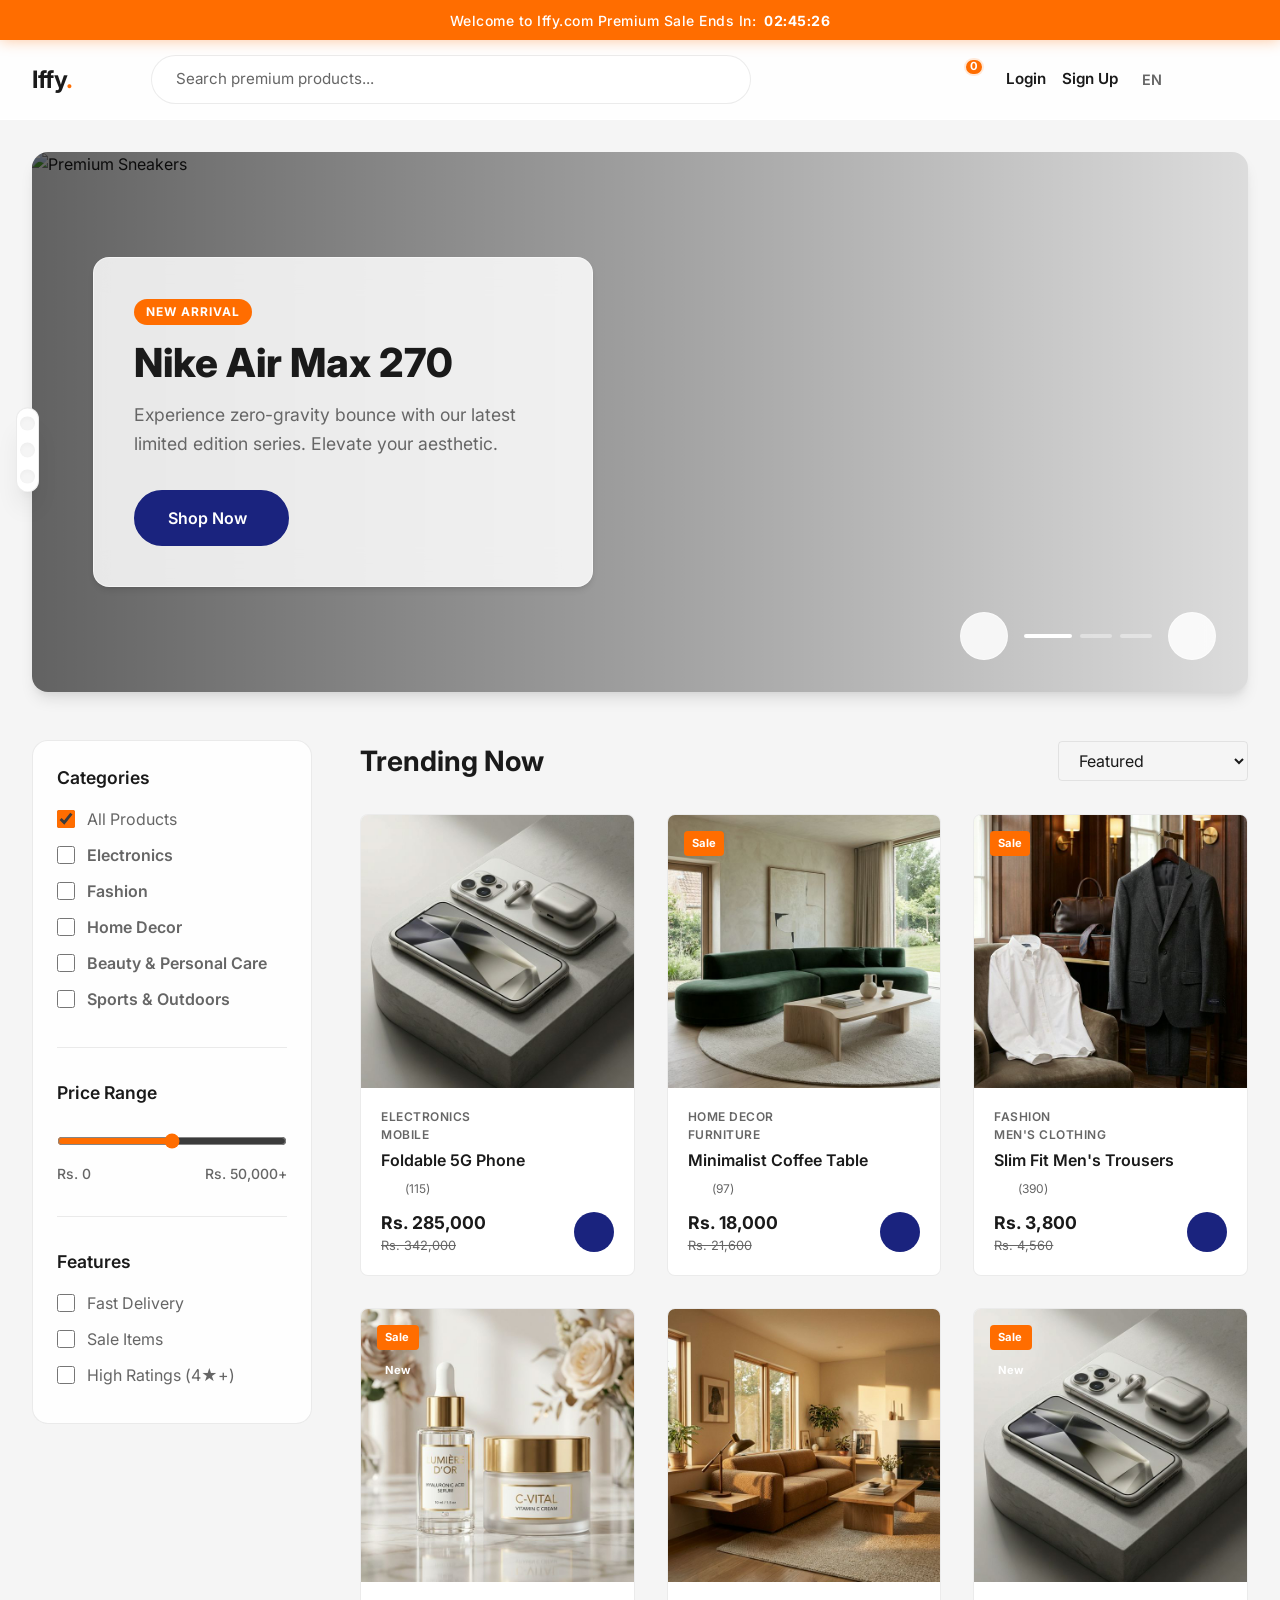
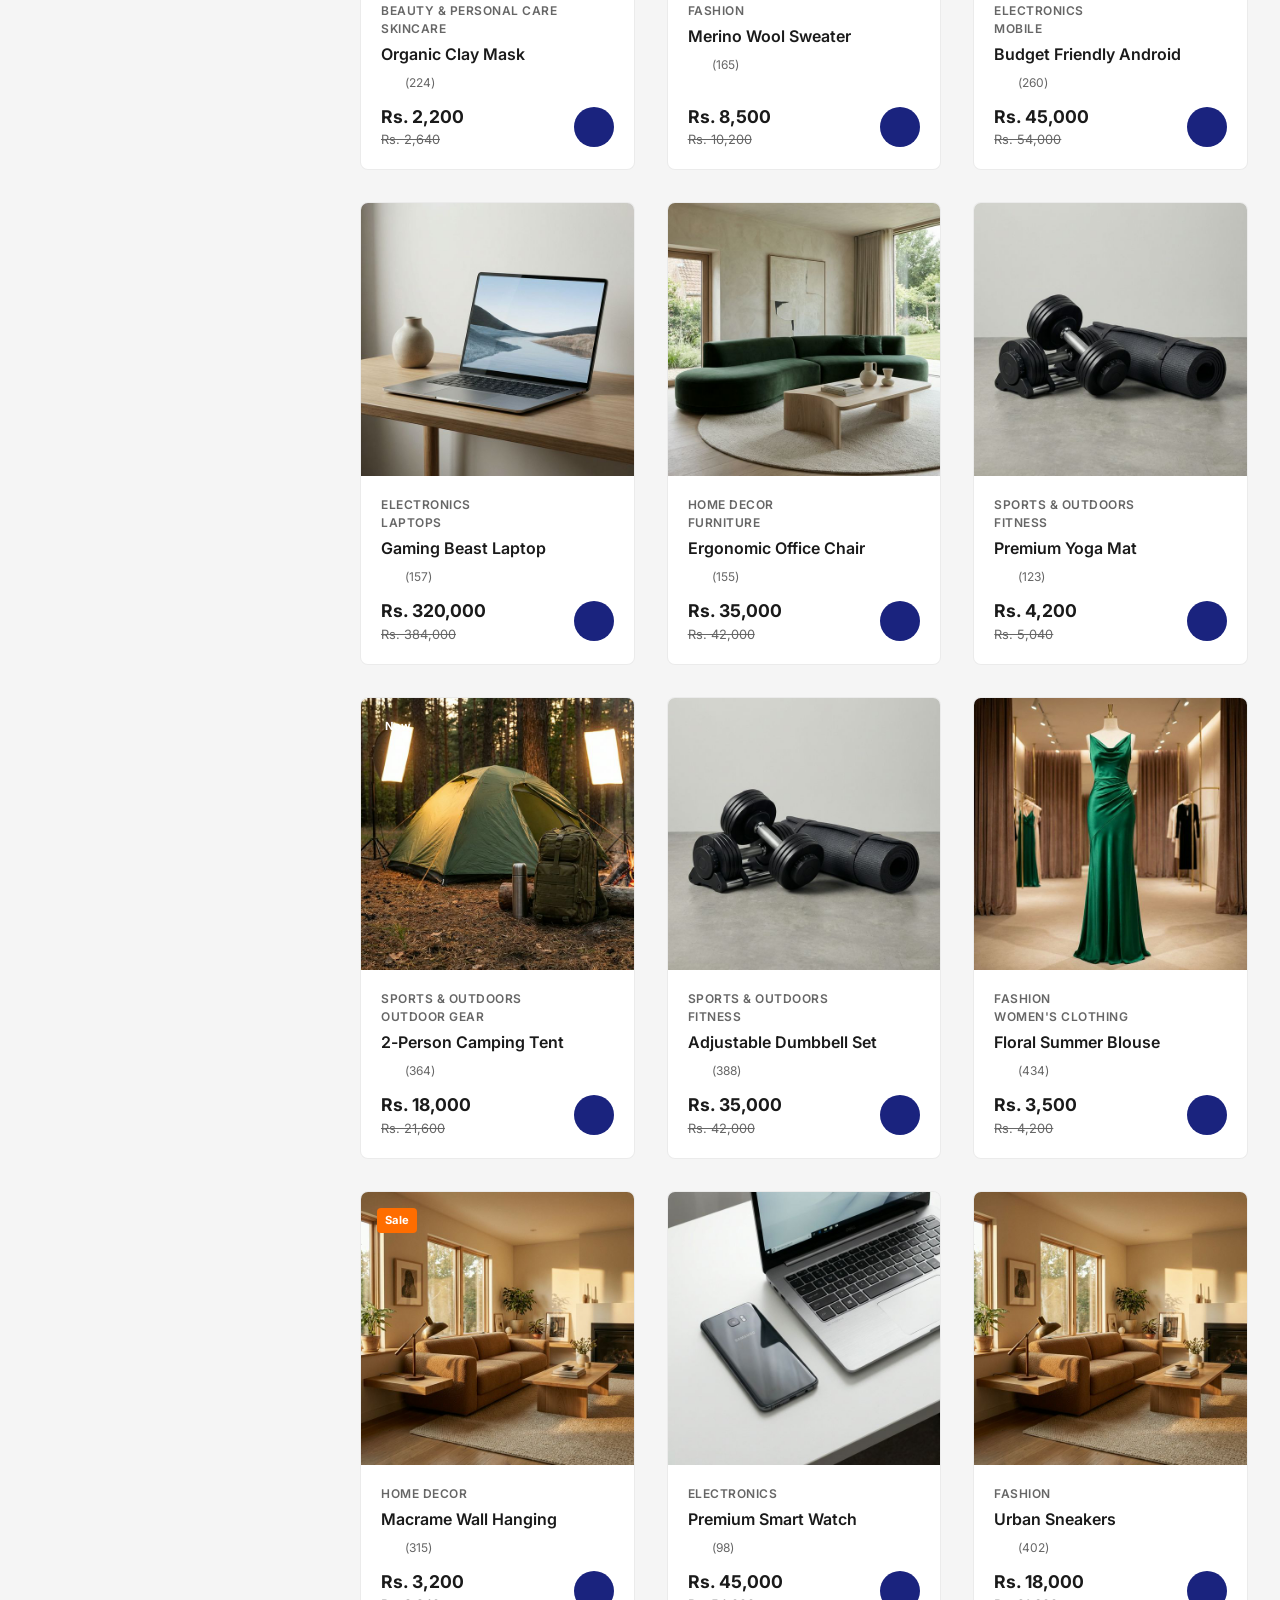
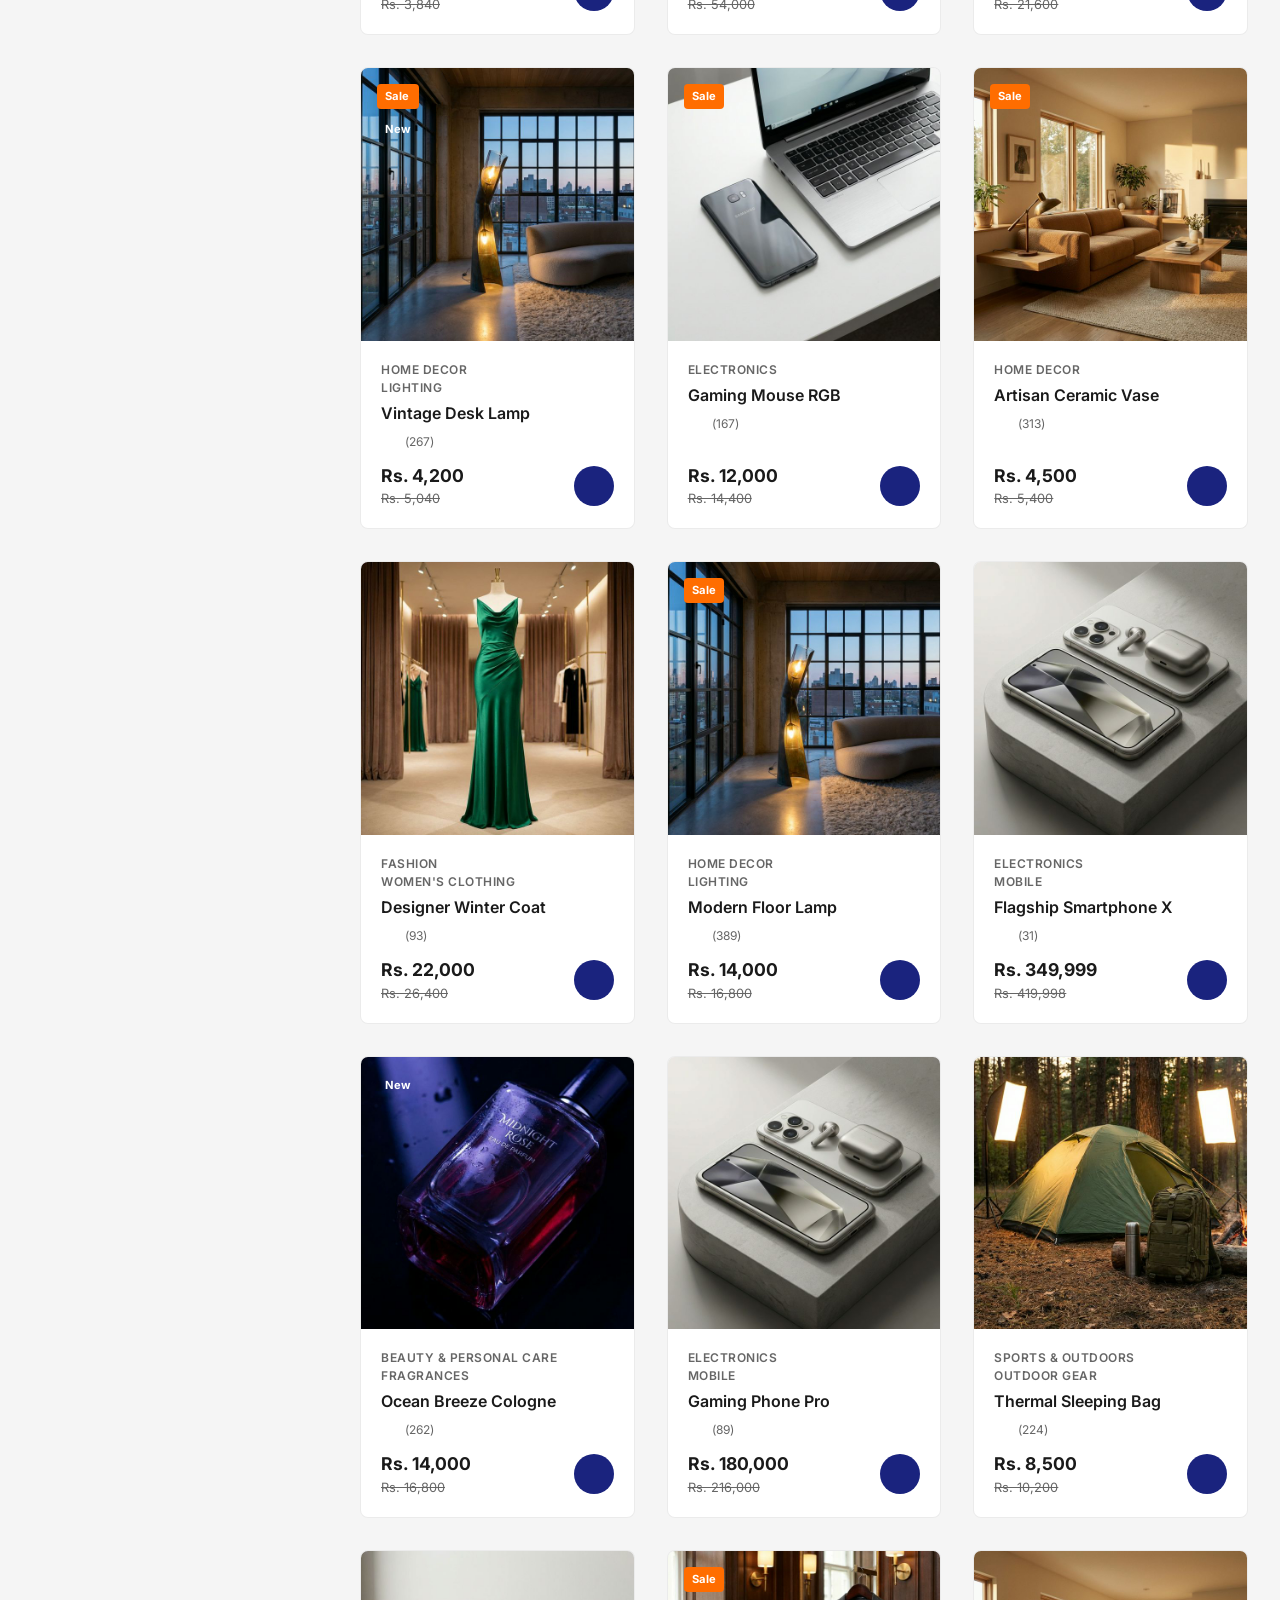
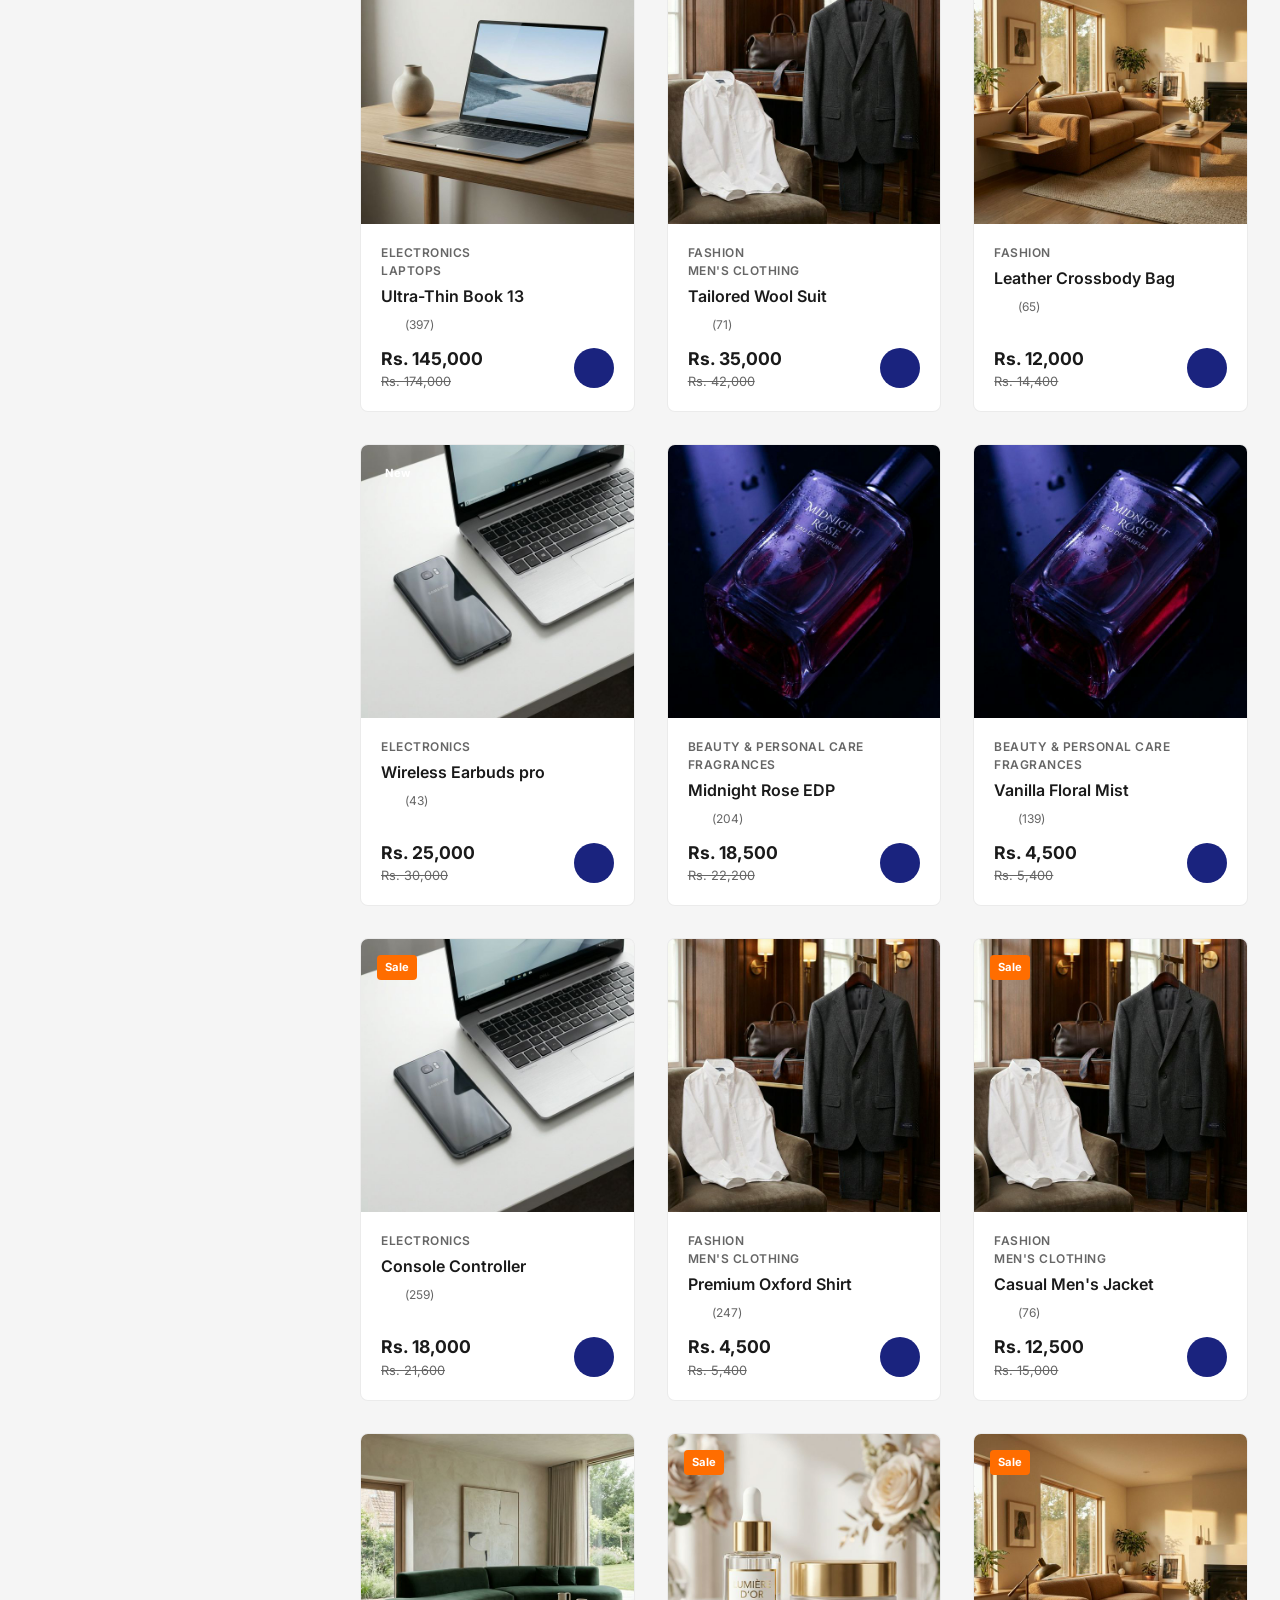
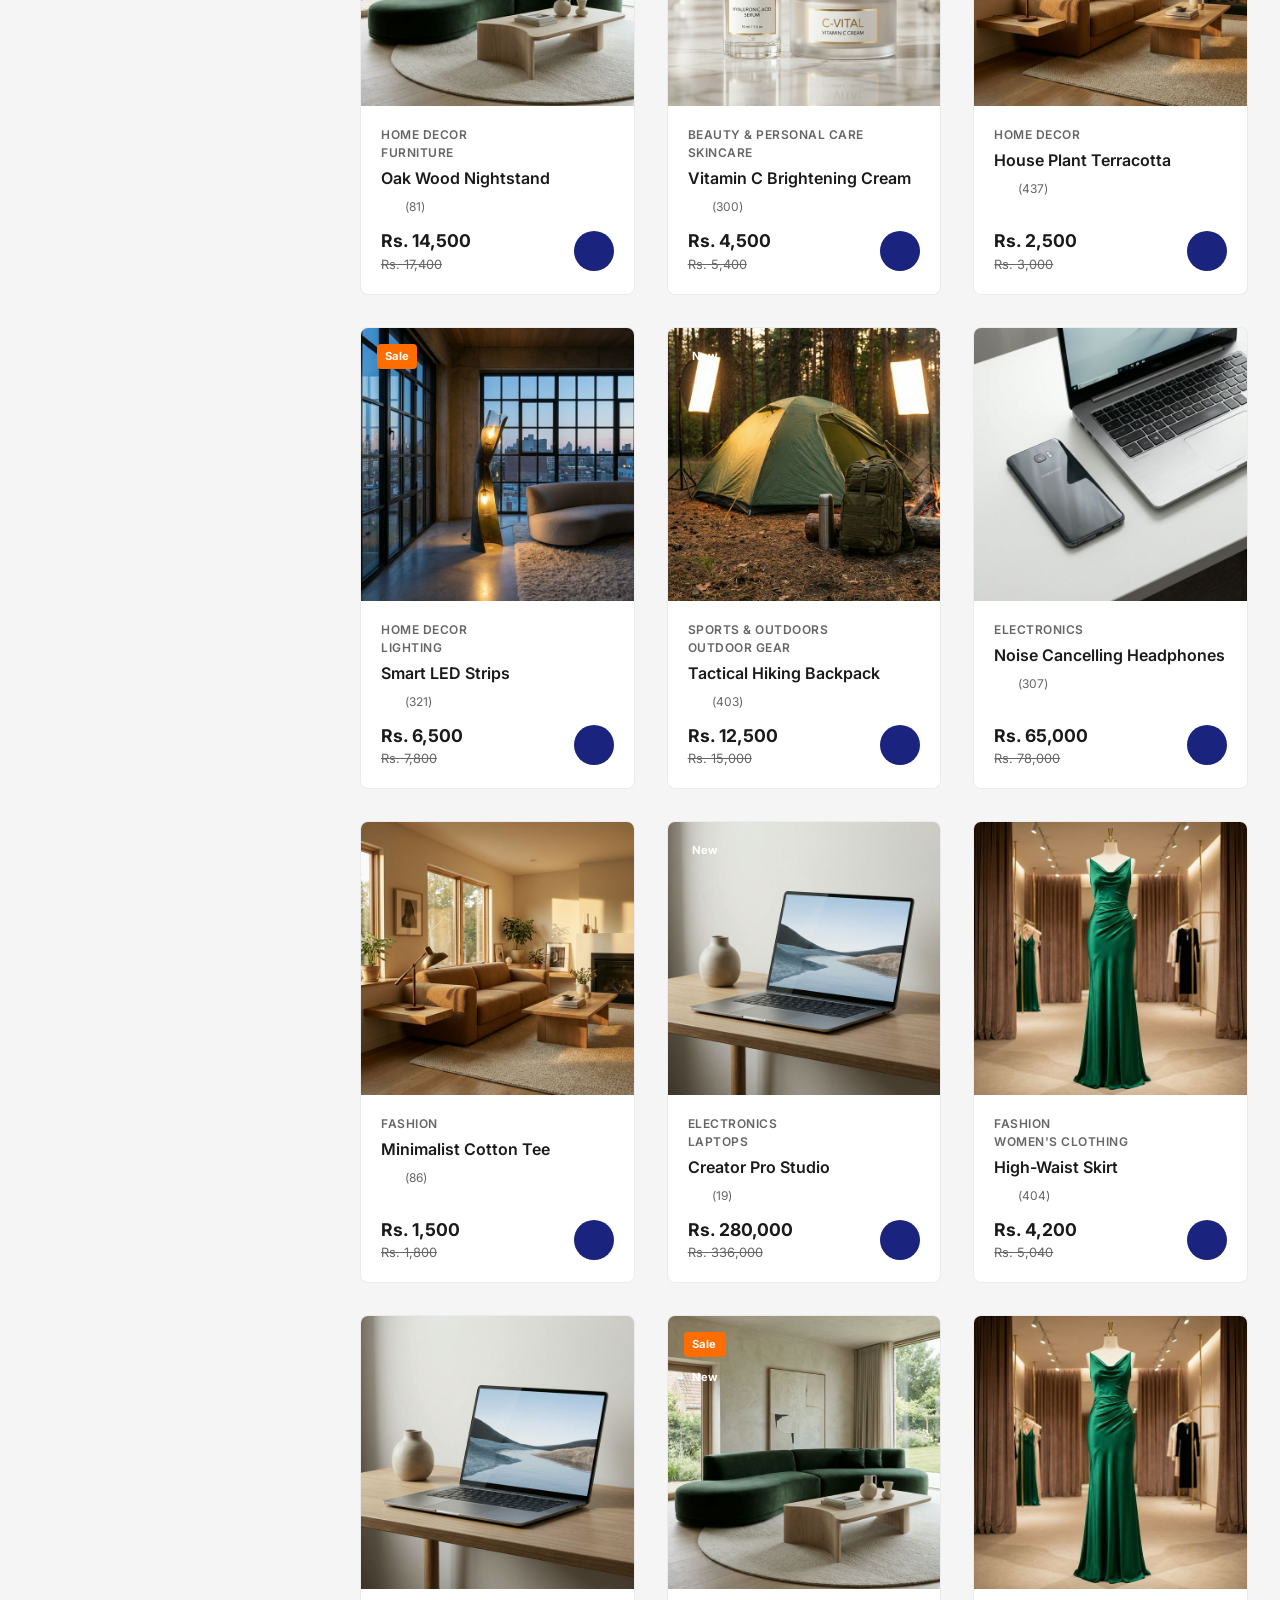
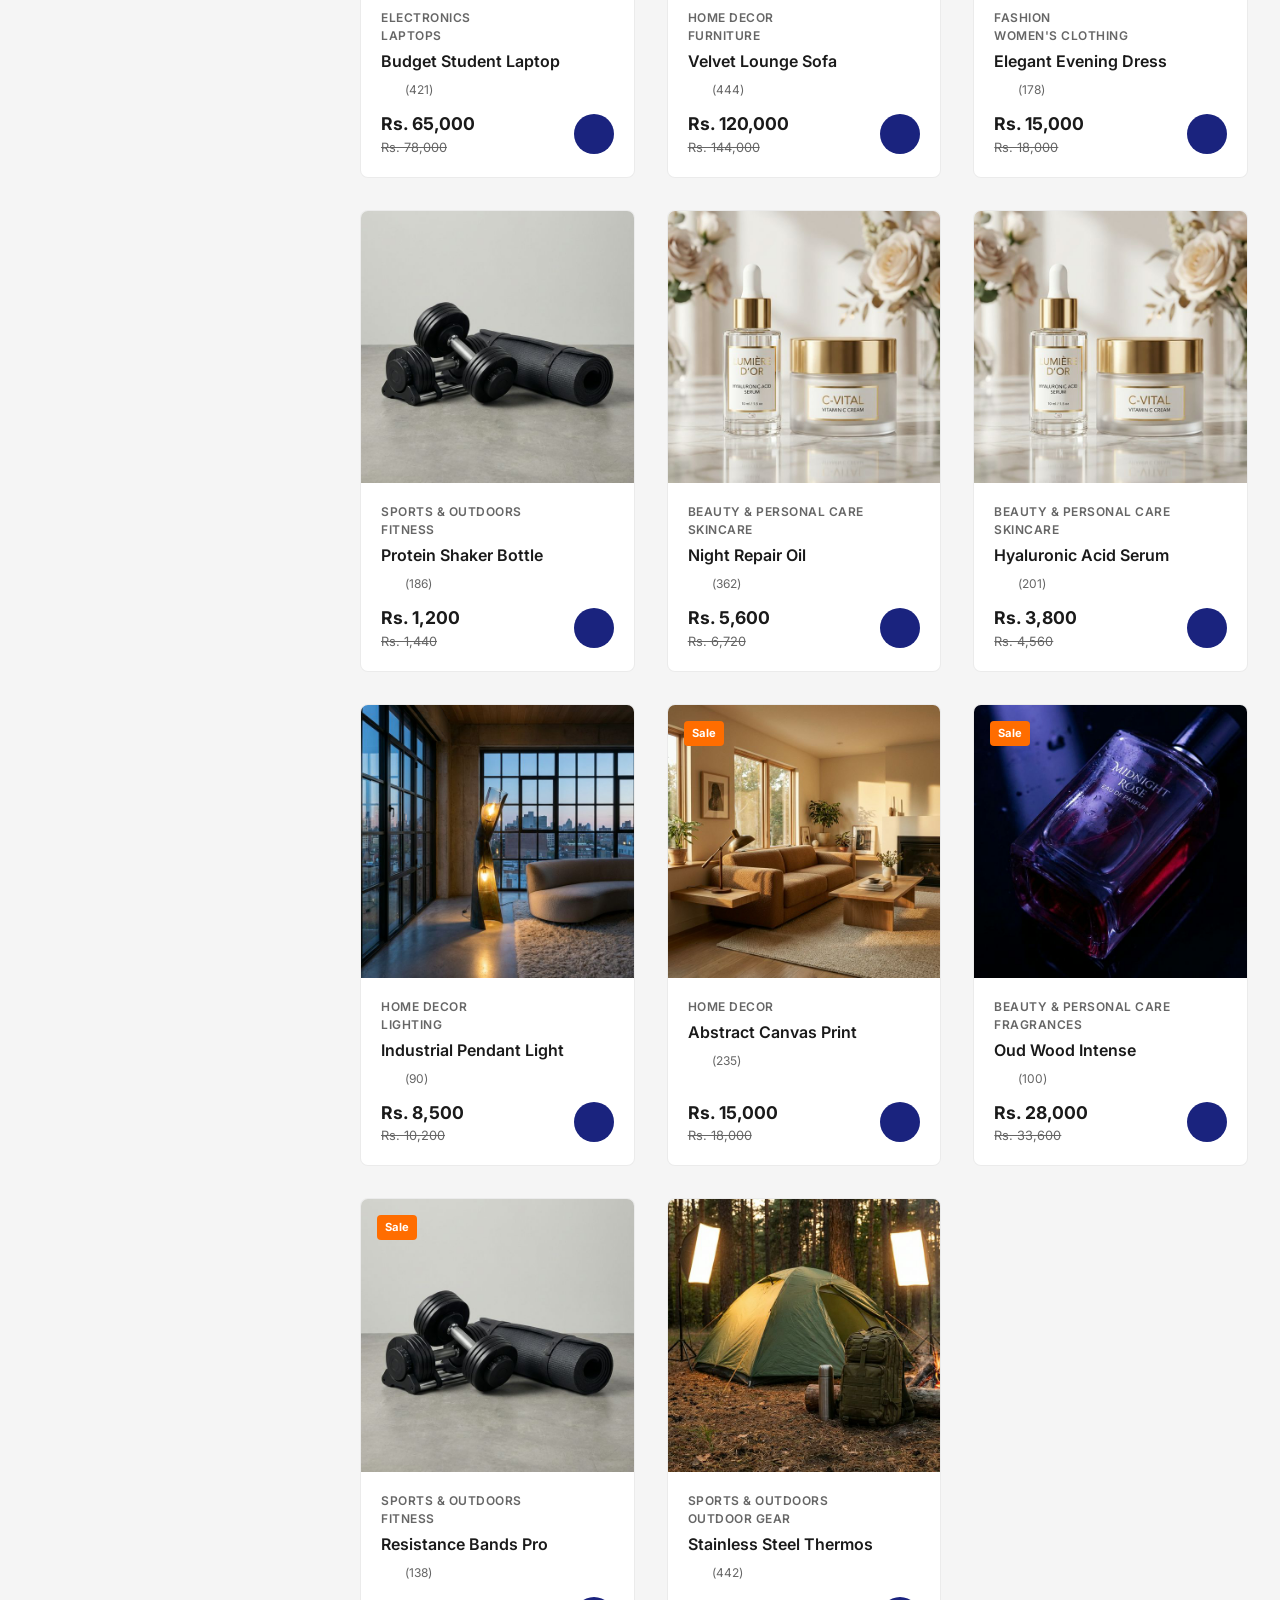
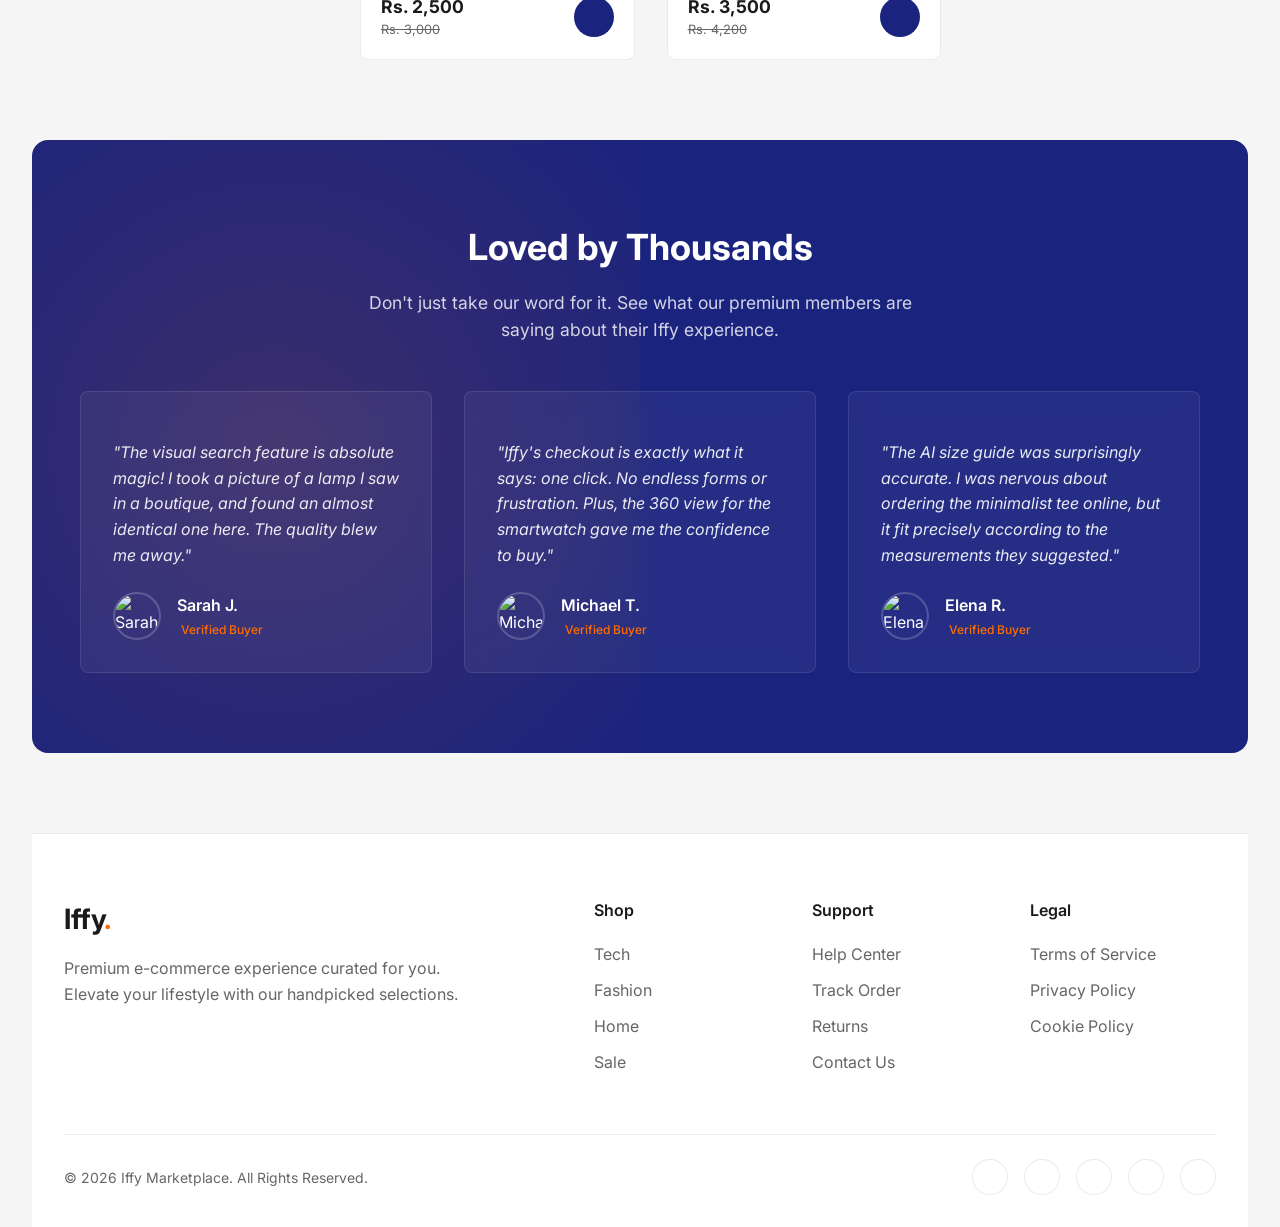
==== commit 32771773: "test comit" ====
--- a/index.html
+++ b/index.html
@@ -29,7 +29,7 @@
     <!-- Flash Sale Timer -->
     <div id="flash-sale-banner" class="flash-sale-banner glow-effect">
         <div class="banner-content">
-            <span class="sale-text">Premium Sale Ends In:</span>
+            <span class="sale-text">Welcome to Iffy.com Premium Sale Ends In:</span>
             <div id="countdown-timer" class="countdown-timer">
                 <span id="hours">12</span>:<span id="minutes">45</span>:<span id="seconds">30</span>
             </div>
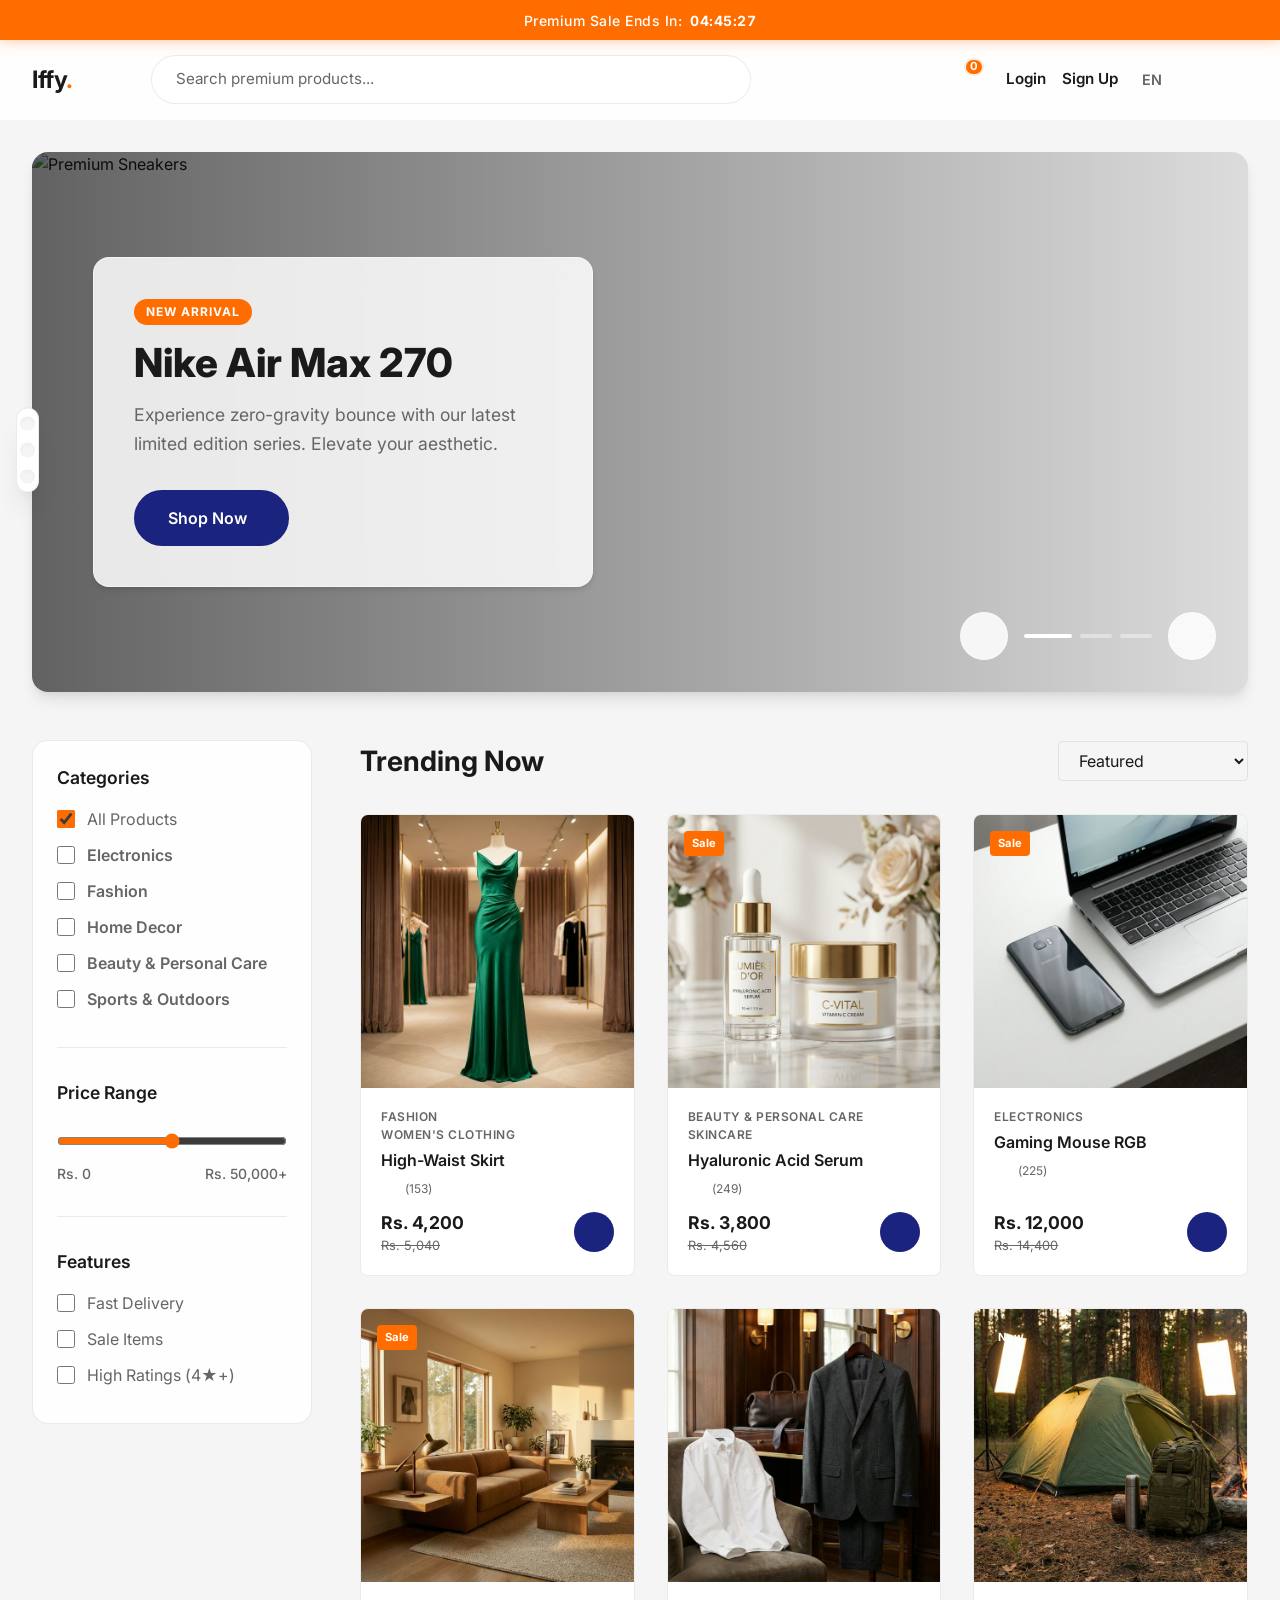
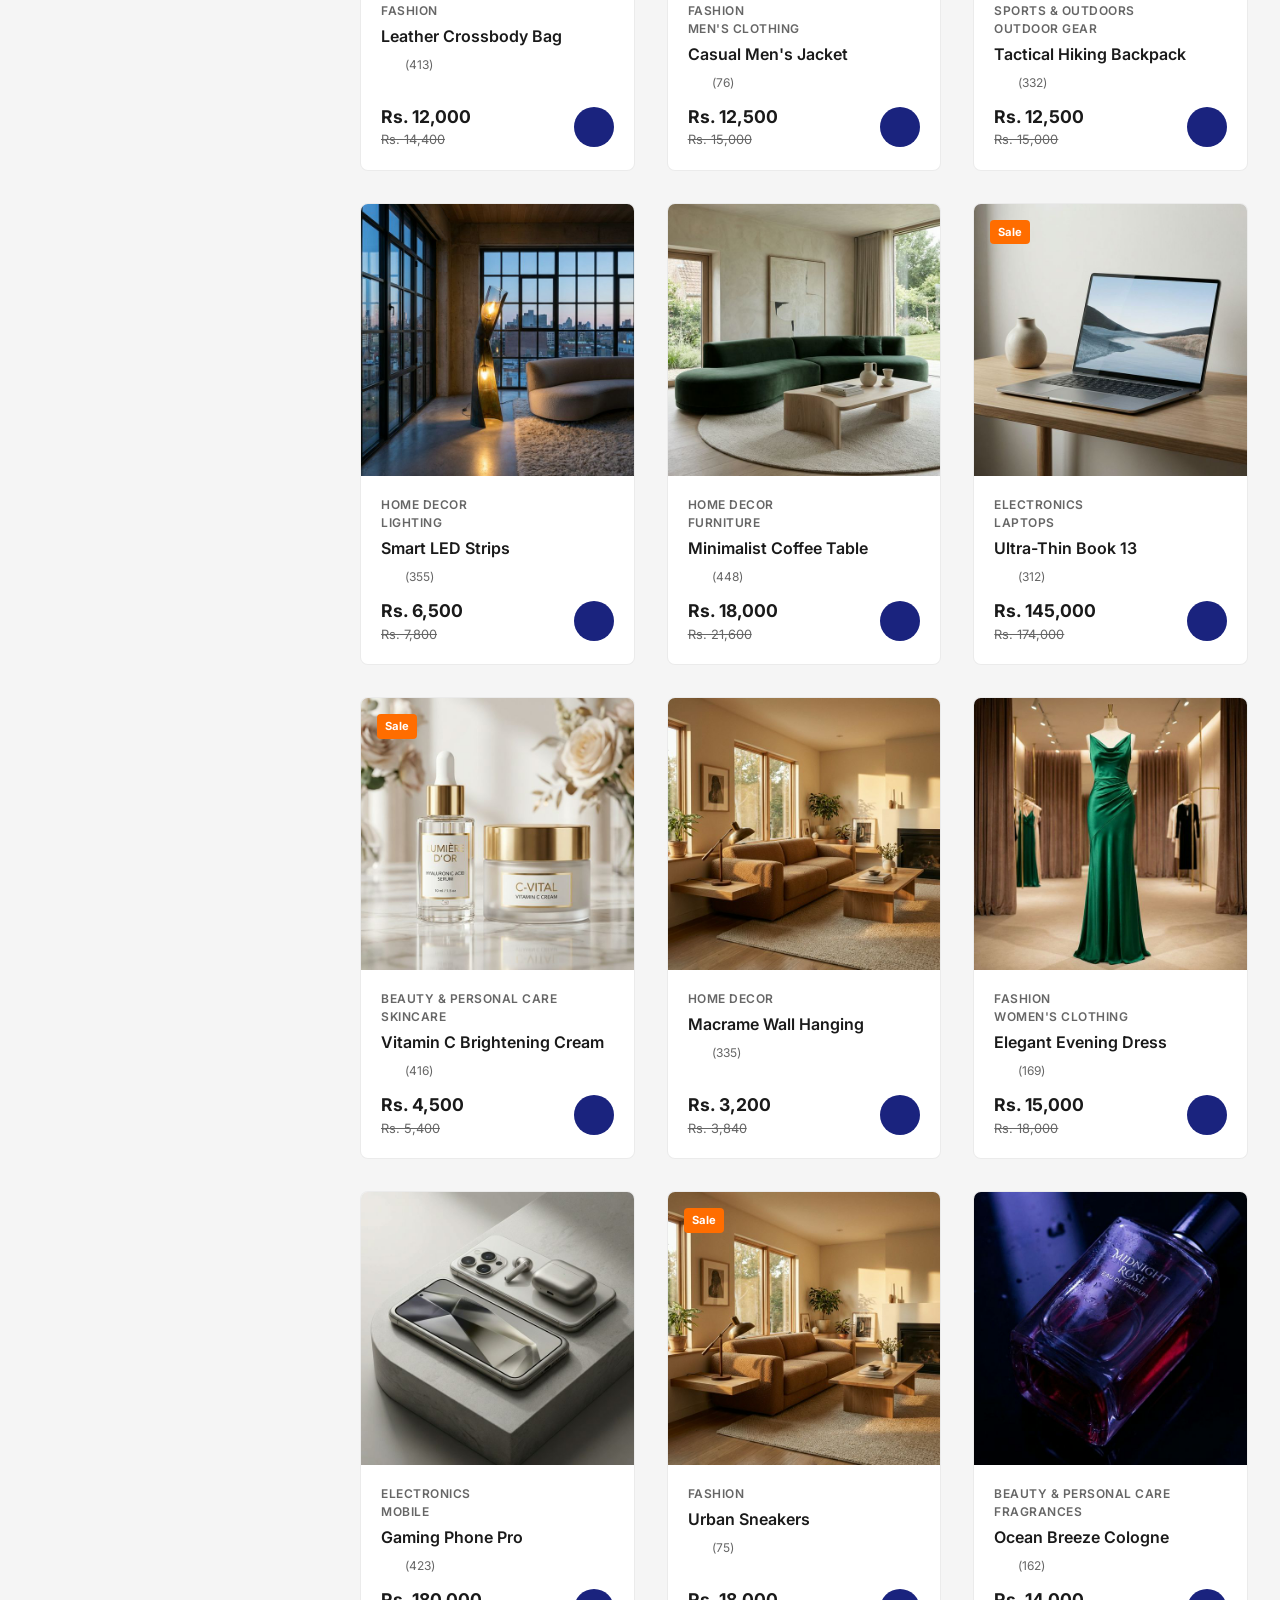
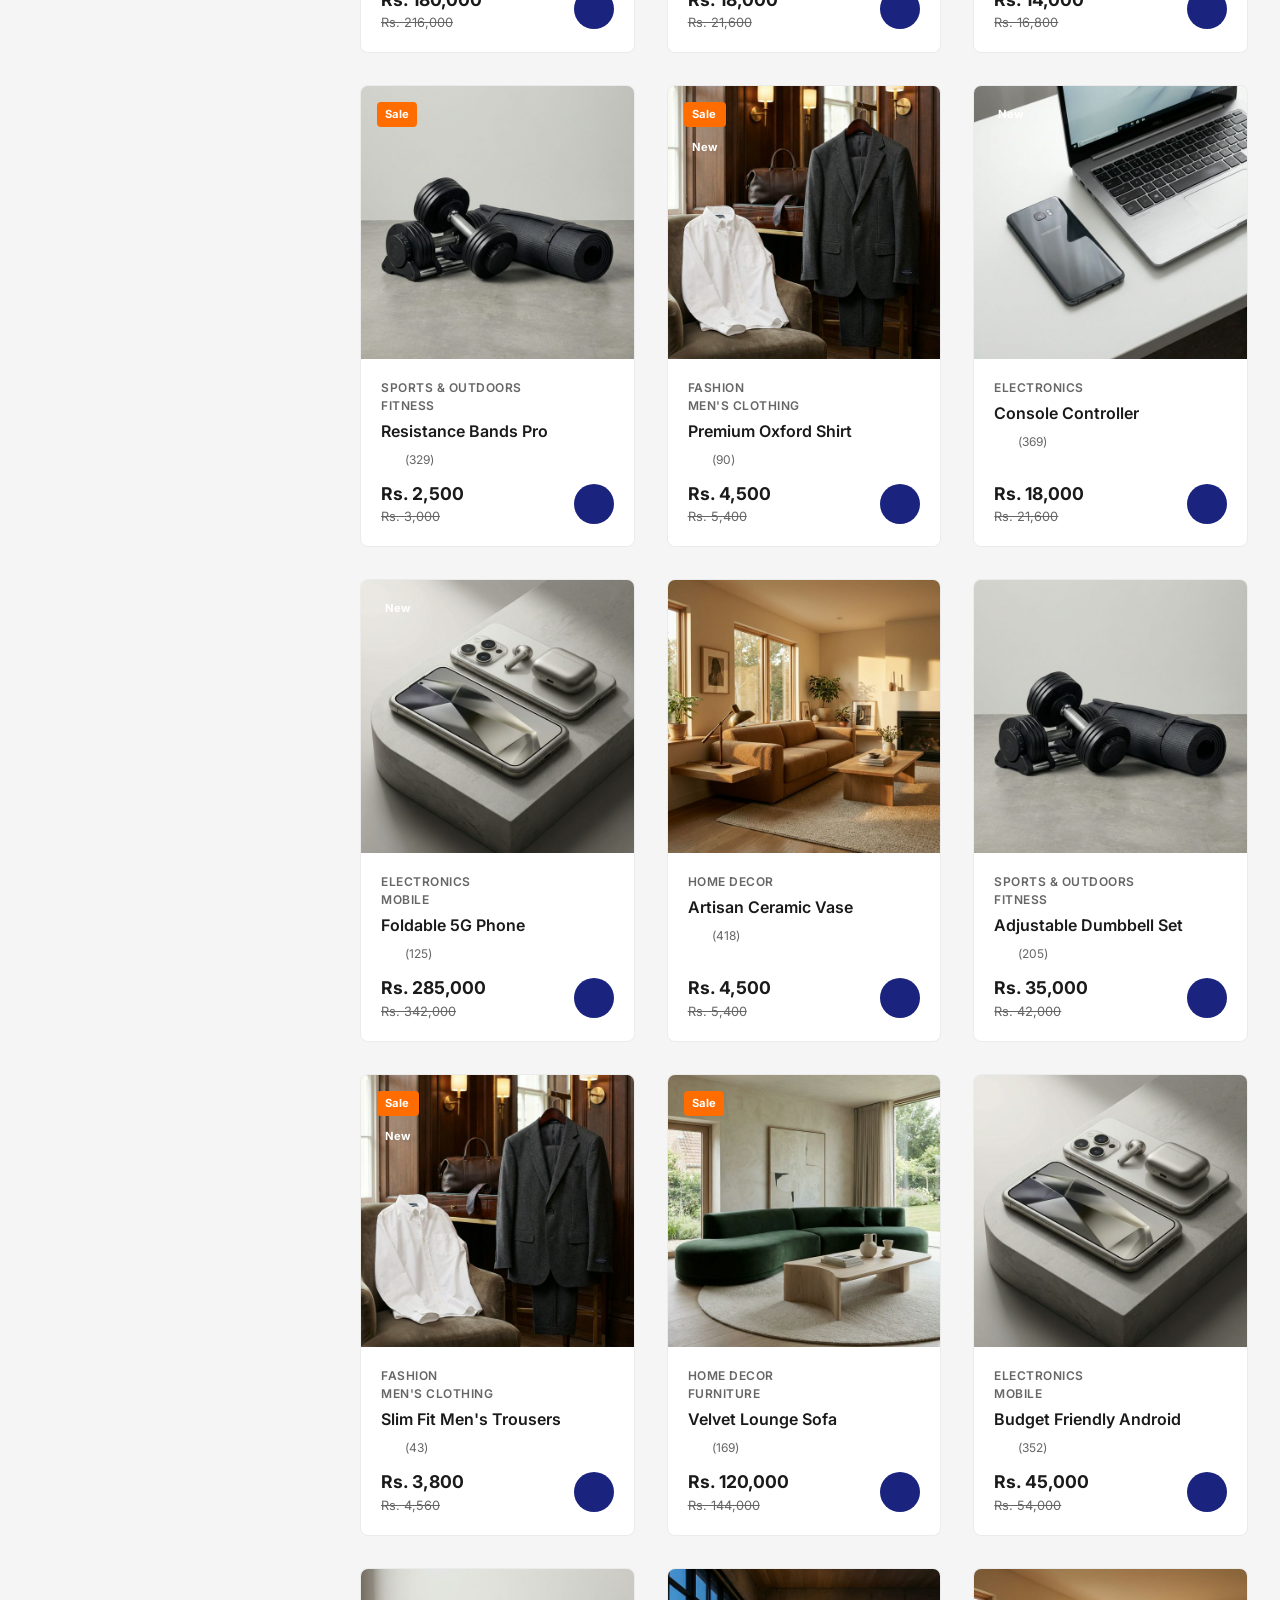
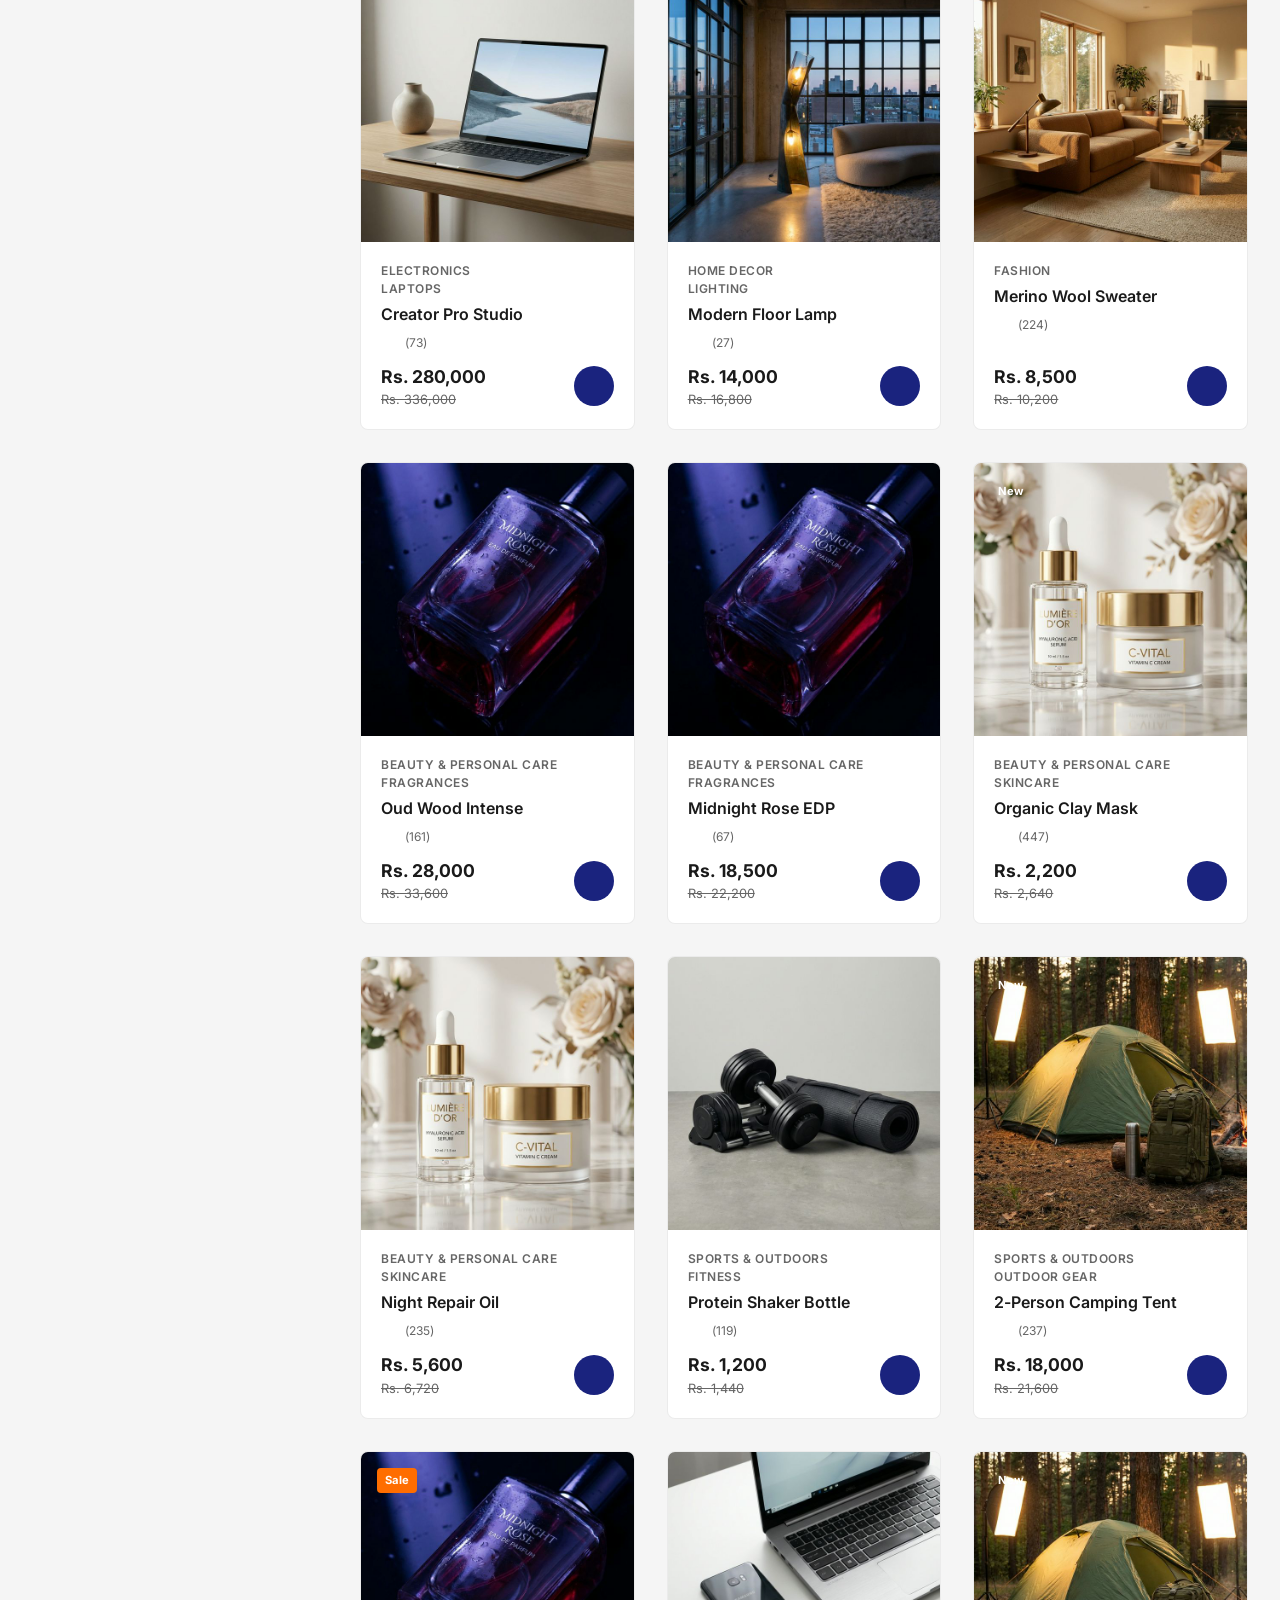
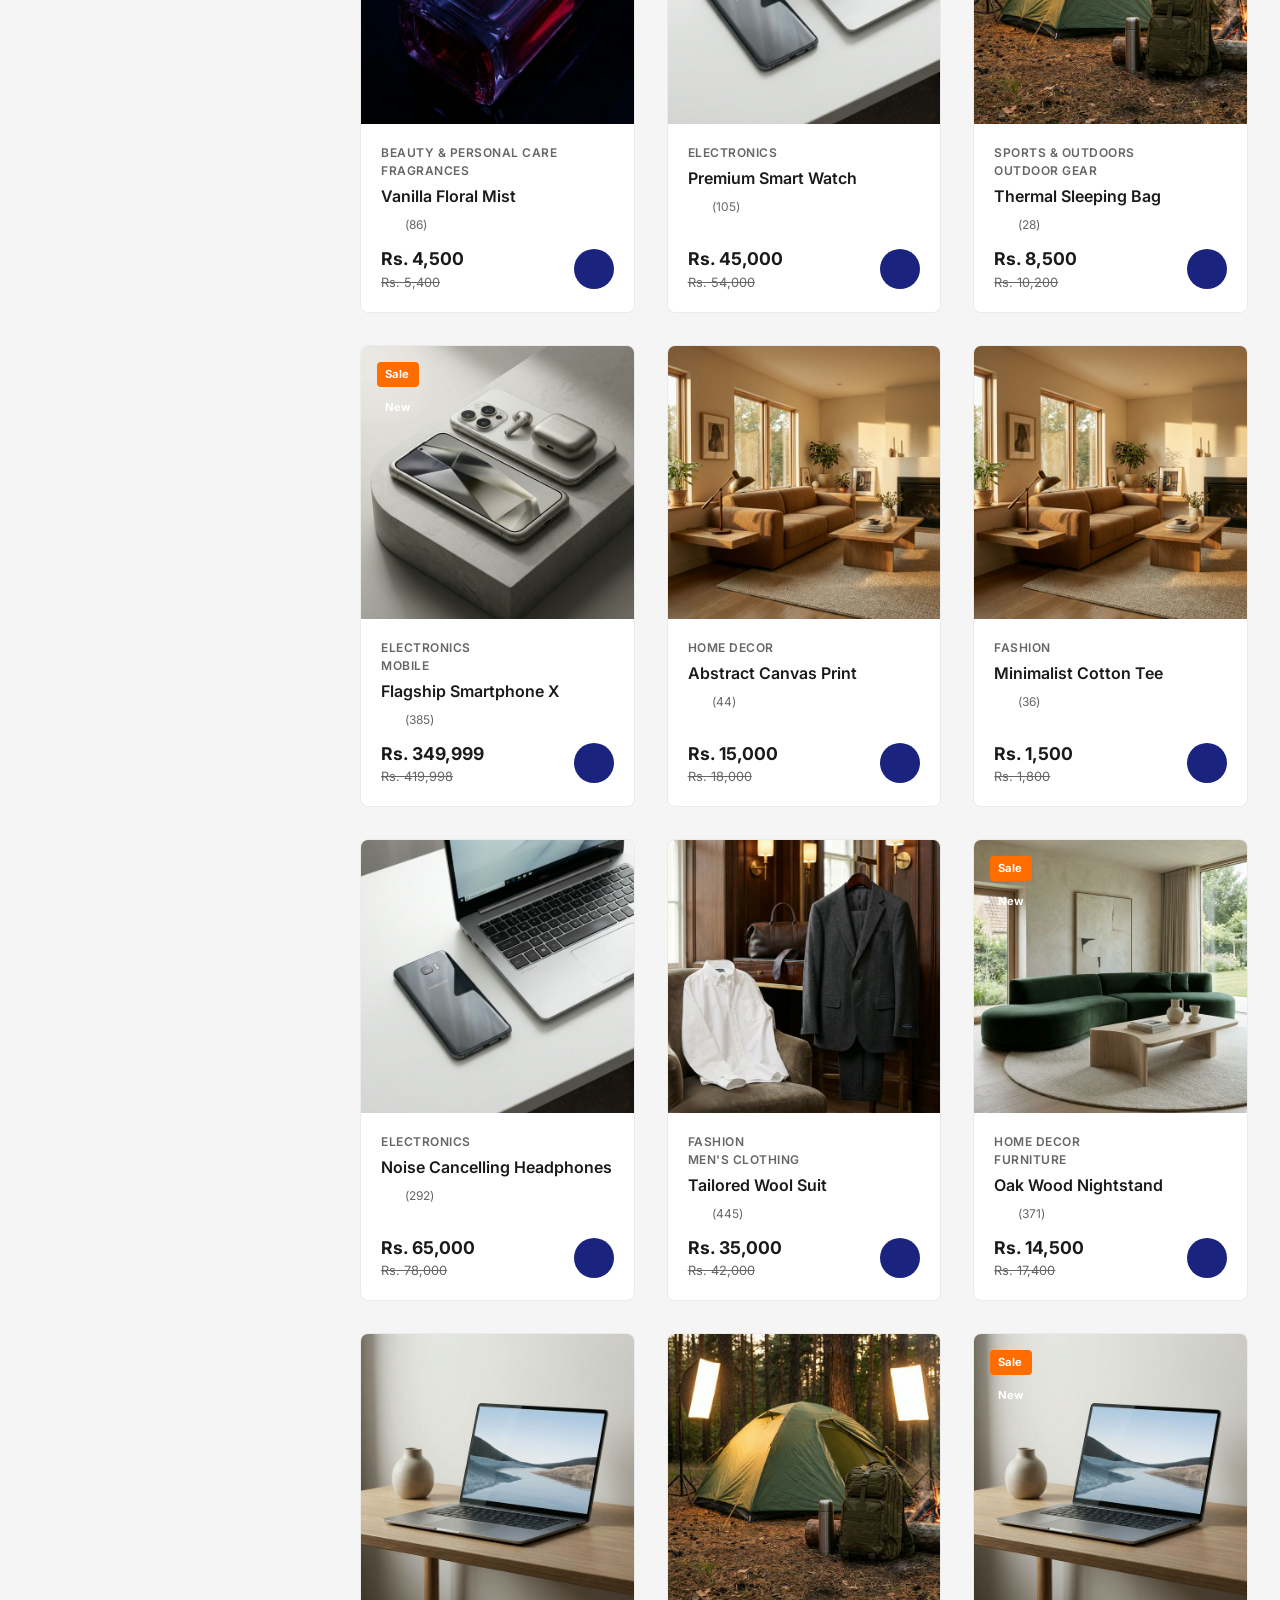
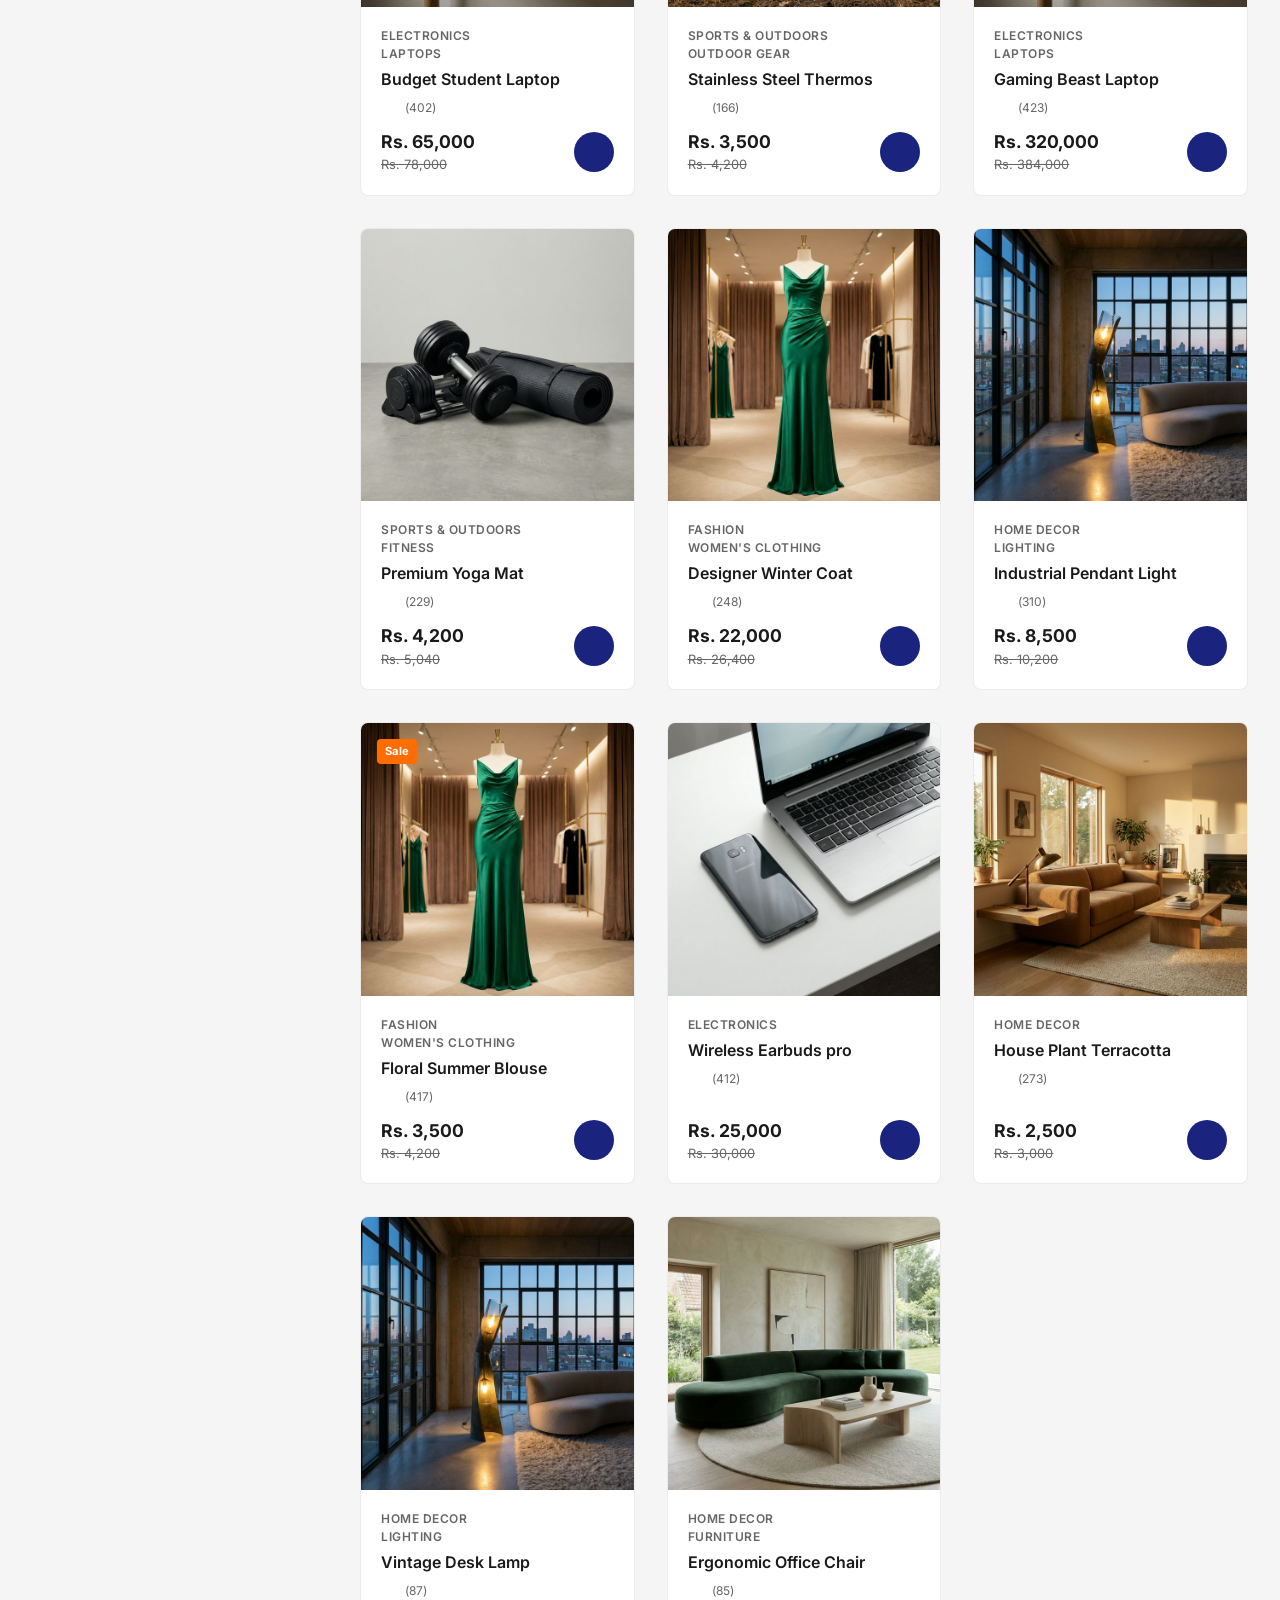
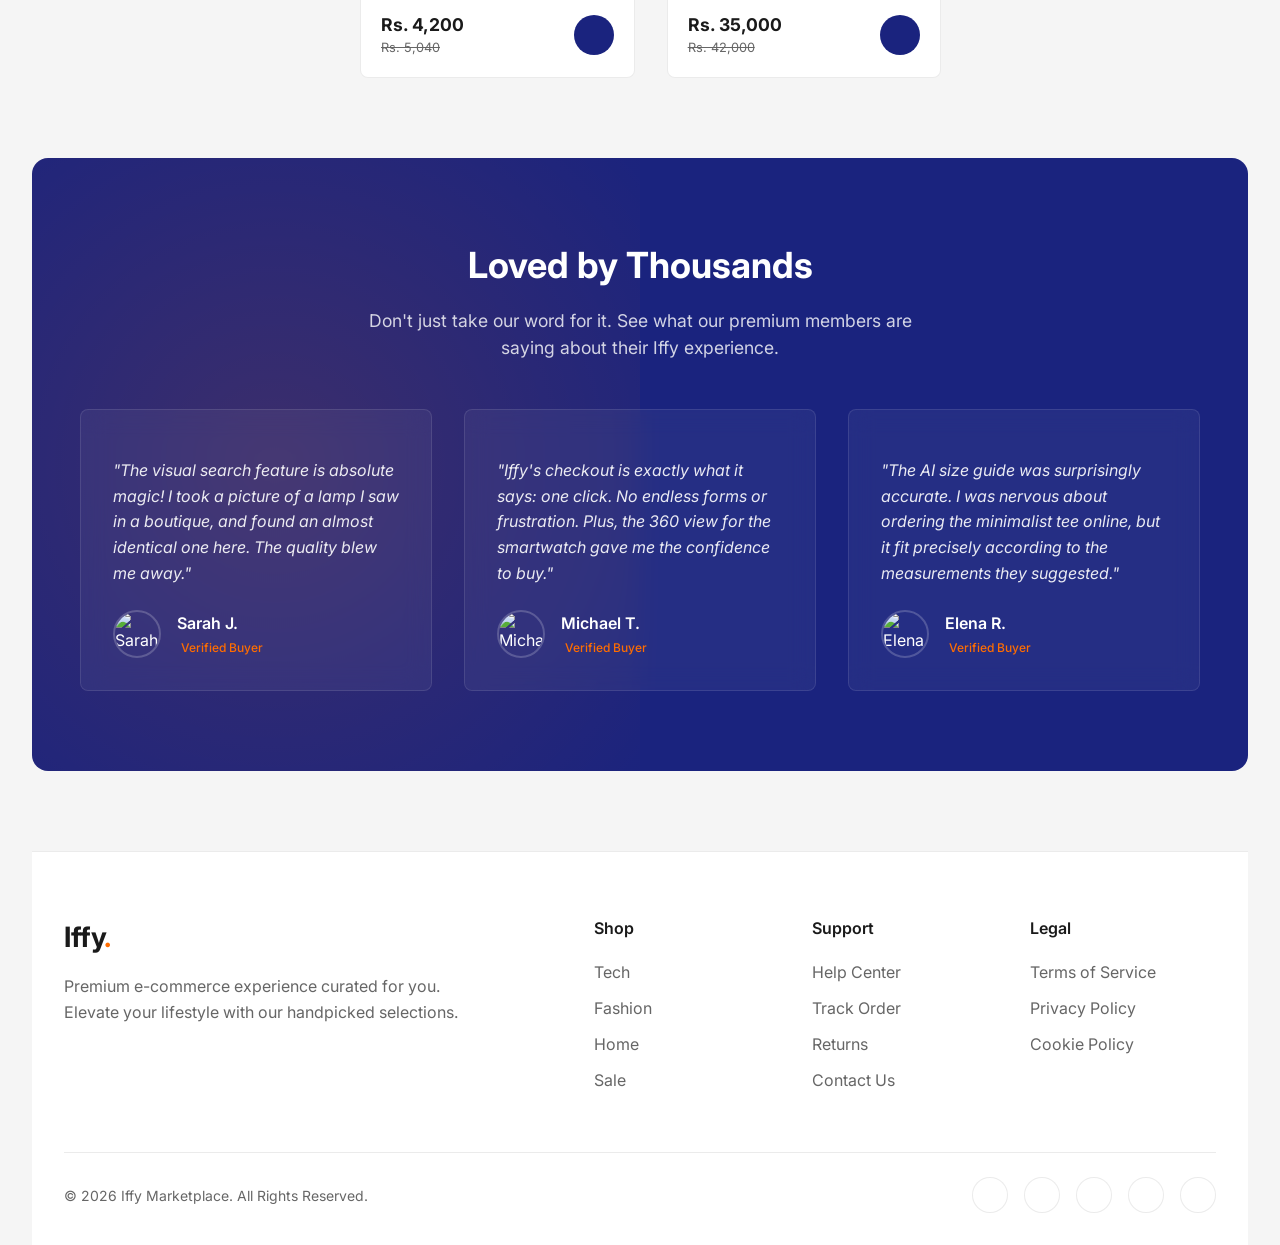
==== commit 40738079: "restore" ====
--- a/index.html
+++ b/index.html
@@ -29,7 +29,7 @@
     <!-- Flash Sale Timer -->
     <div id="flash-sale-banner" class="flash-sale-banner glow-effect">
         <div class="banner-content">
-            <span class="sale-text">Welcome to Iffy.com Premium Sale Ends In:</span>
+            <span class="sale-text">Premium Sale Ends In:</span>
             <div id="countdown-timer" class="countdown-timer">
                 <span id="hours">12</span>:<span id="minutes">45</span>:<span id="seconds">30</span>
             </div>
